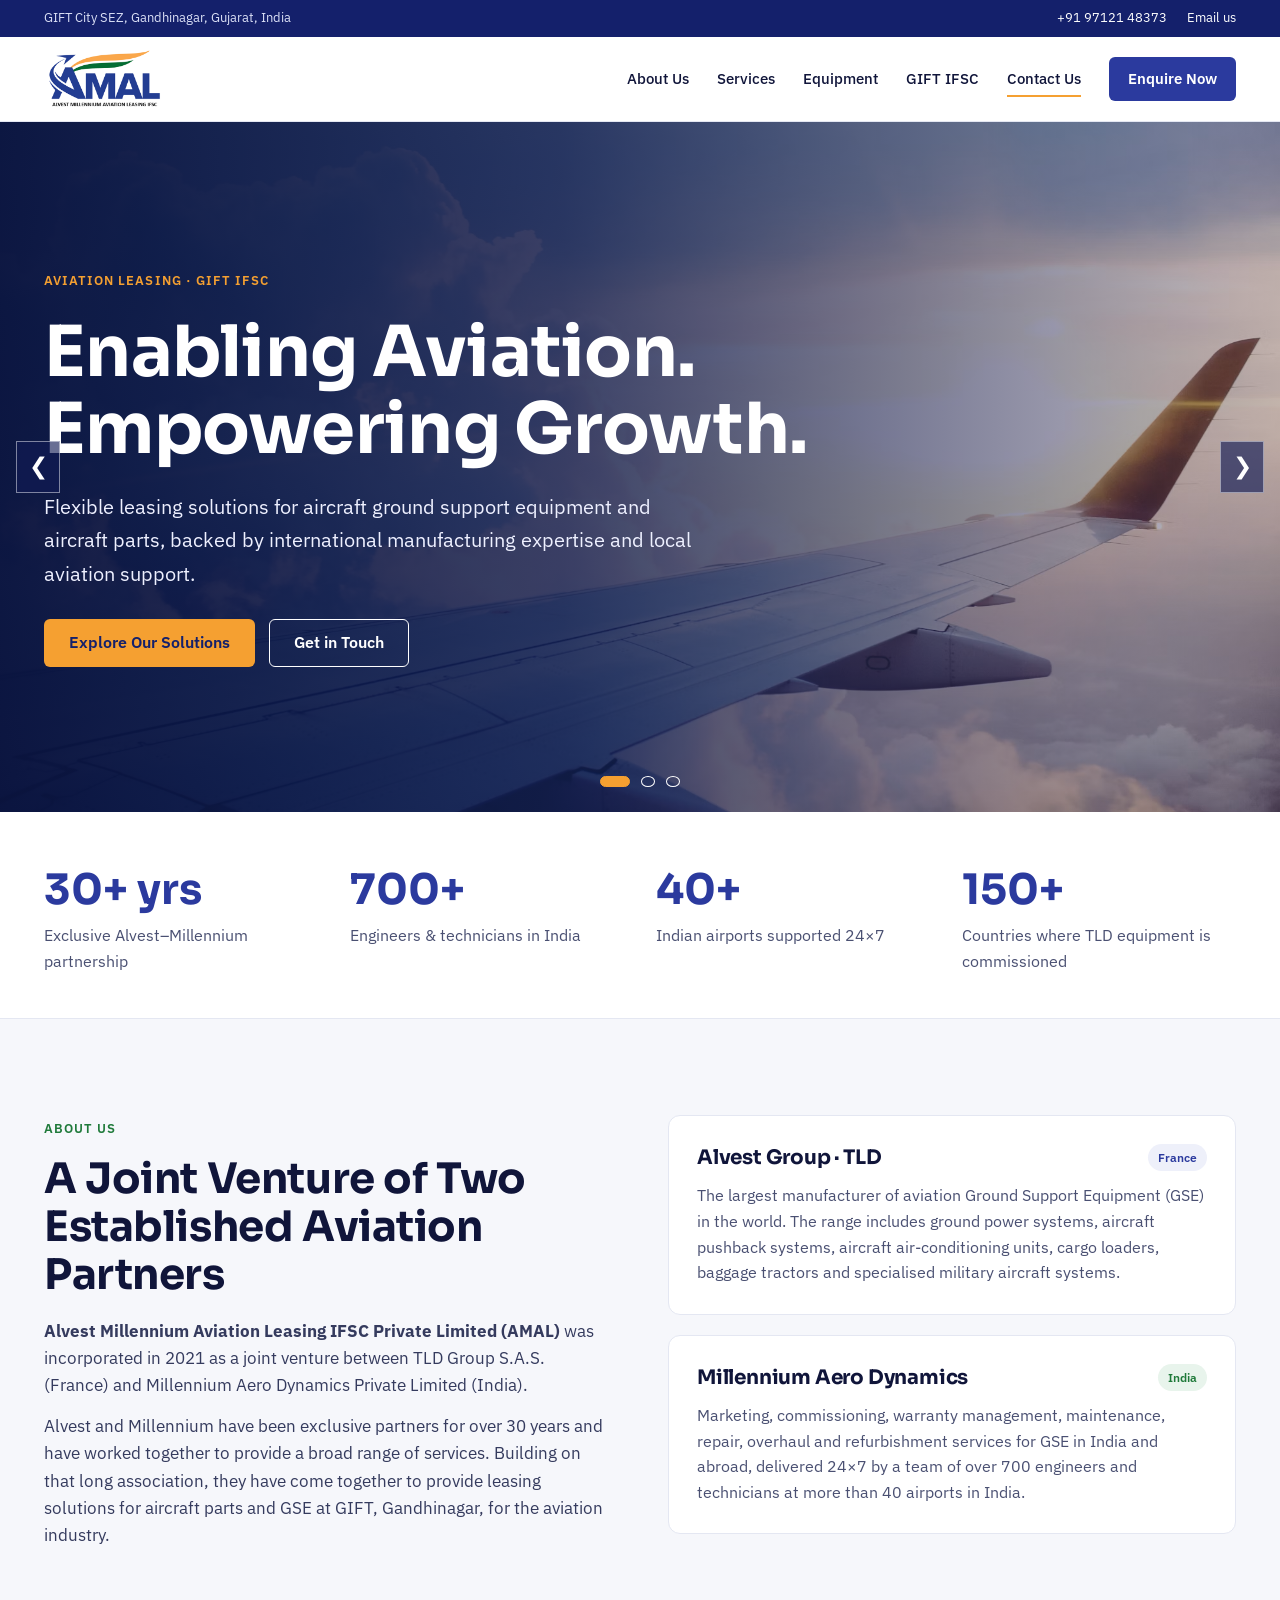
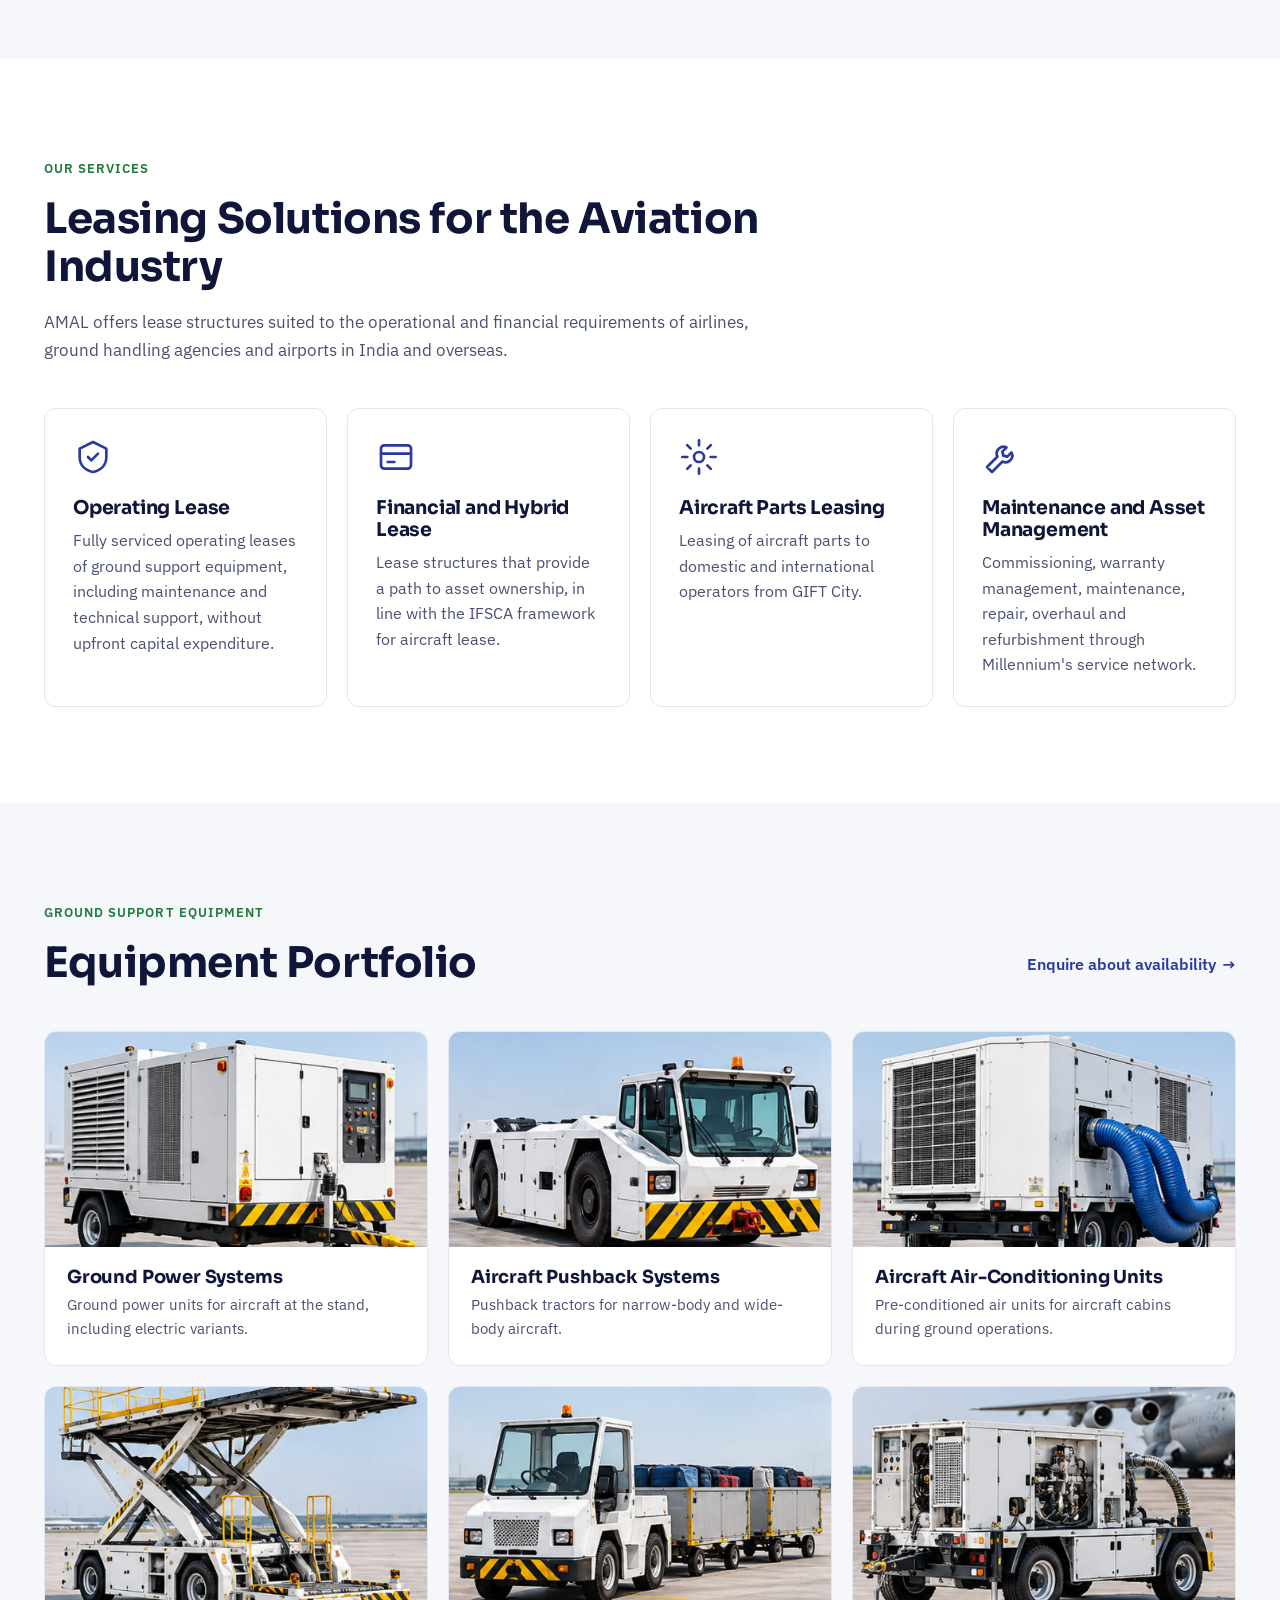
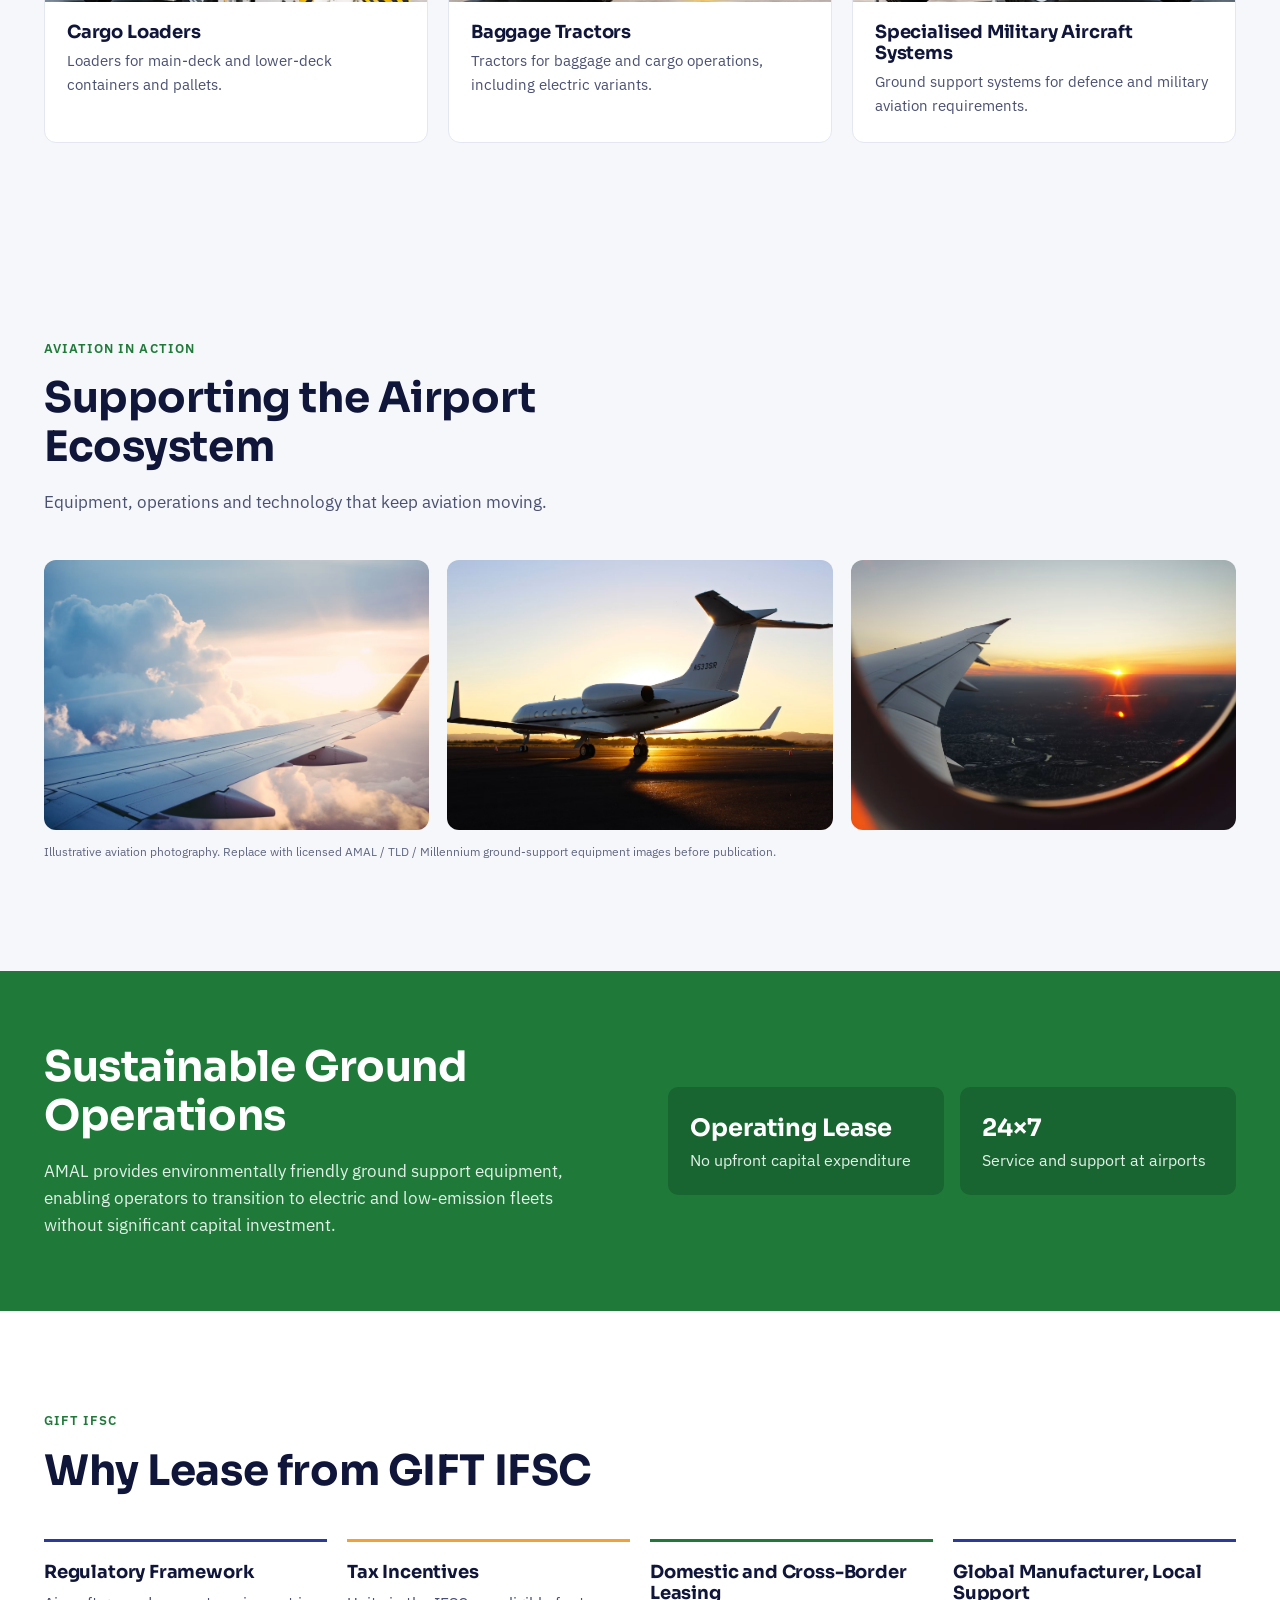
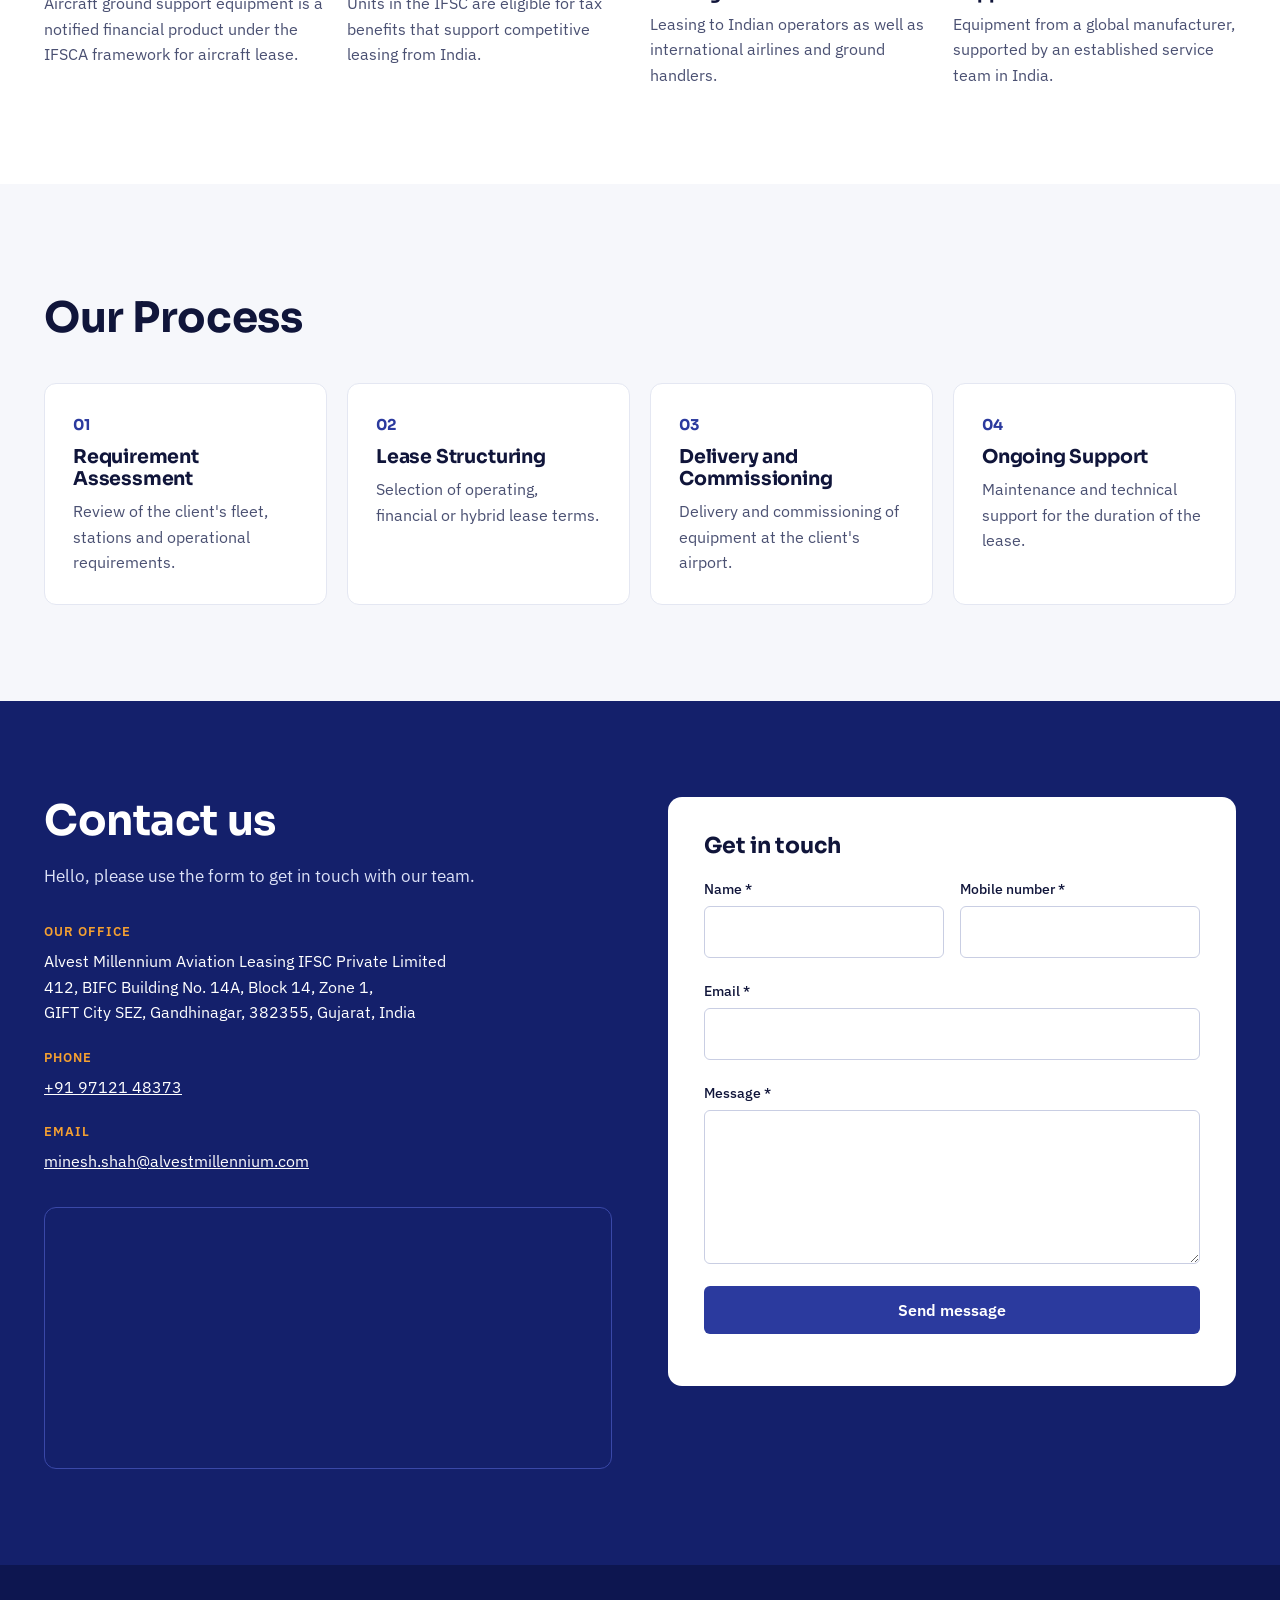
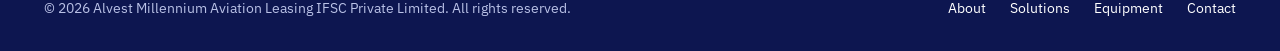
==== AMAL/index.html @ ba196e61 "Add files via upload" ====
<!doctype html>

<html class="no-js" lang="en">
  <head>
    <meta charset="utf-8" />
    <meta content="width=device-width, initial-scale=1" name="viewport" />
    <title>AMAL | Alvest Millennium Aviation Leasing IFSC</title>
    <meta
      content="AMAL leases aircraft ground support equipment and aircraft parts from GIFT City, India. A joint venture of TLD Group (France) and Millennium Aero Dynamics (India)."
      name="description"
    />
    <link href="images/amal-logo.png" rel="icon" type="image/png" />
    <link href="https://fonts.googleapis.com" rel="preconnect" />
    <link crossorigin="" href="https://fonts.gstatic.com" rel="preconnect" />
    <link
      href="https://fonts.googleapis.com/css2?family=Sora:wght@500;600;700&amp;family=IBM+Plex+Sans:wght@400;500;600&amp;display=swap"
      rel="stylesheet"
    />
    <link href="css/style.css" rel="stylesheet" />
  </head>
  <body>
    <a class="skip-link" href="#main">Skip to content</a>
    <!-- Utility bar -->
    <div class="topbar">
      <div class="container topbar__inner">
        <span>GIFT City SEZ, Gandhinagar, Gujarat, India</span>
        <div class="topbar__links">
          <a href="tel:+919712148373">+91 97121 48373</a>
          <a class="js-email" href="#contact">Email us</a>
        </div>
      </div>
    </div>
    <!-- Header -->
    <header class="header" id="header">
      <div class="container header__inner">
        <a aria-label="AMAL home" class="brand" href="#home">
          <img
            alt="AMAL – Alvest Millennium Aviation Leasing IFSC"
            height="197"
            src="images/amal-logo.png"
            width="400"
          />
        </a>
        <button
          aria-controls="siteNav"
          aria-expanded="false"
          aria-label="Open menu"
          class="nav-toggle"
          id="navToggle"
        >
          <span></span><span></span><span></span>
        </button>
        <nav aria-label="Main" class="nav" id="siteNav">
          <a href="#about">About Us</a>
          <a href="#solutions">Services</a>
          <a href="#equipment">Equipment</a>
          <a href="#gift">GIFT IFSC</a>
          <a href="#contact">Contact Us</a>
          <a class="btn btn--primary nav__cta" href="#contact">Enquire Now</a>
        </nav>
      </div>
    </header>
    <main id="main">
      <!-- Photographic hero carousel -->
      <section
        aria-label="AMAL aviation leasing highlights"
        class="amal-slider"
        id="home"
      >
        <div
          class="amal-slide is-active"
          style="background-image: url('images/photo-1436491865332-7a61a109cc05.avif');"
        >
          <div class="container amal-slide__content">
            <p class="eyebrow eyebrow--saffron">AVIATION LEASING · GIFT IFSC</p>
            <h1>Enabling Aviation.<br />Empowering Growth.</h1>
            <p>
              Flexible leasing solutions for aircraft ground support equipment
              and aircraft parts, backed by international manufacturing
              expertise and local aviation support.
            </p>
            <div class="btn-row">
              <a class="btn btn--saffron" href="#solutions"
                >Explore Our Solutions</a
              ><a class="btn btn--outline-light" href="#contact"
                >Get in Touch</a
              >
            </div>
          </div>
        </div>
        <div
          class="amal-slide"
          style="background-image: url('images/photo-1474302770737-173ee21bab63.avif');"
        >
          <div class="container amal-slide__content">
            <p class="eyebrow eyebrow--saffron">GROUND SUPPORT EQUIPMENT</p>
            <h1>Powering Every<br />Ground Operation.</h1>
            <p>
              Explore ground power units, aircraft tractors, baggage handling
              equipment, cargo loaders and other essential airport systems.
            </p>
            <div class="btn-row">
              <a class="btn btn--saffron" href="#equipment">Explore Equipment</a
              ><a class="btn btn--outline-light" href="#contact"
                >Request a Consultation</a
              >
            </div>
          </div>
        </div>
        <div
          class="amal-slide"
          style="background-image: url('images/photo-1488085061387-422e29b40080.avif');"
        >
          <div class="container amal-slide__content">
            <p class="eyebrow eyebrow--saffron">ALVEST × MILLENNIUM</p>
            <h1>Global Expertise.<br />Local Commitment.</h1>
            <p>
              A joint venture combining TLD Group's global ground support
              equipment capabilities with Millennium's established aviation
              service network in India.
            </p>
            <div class="btn-row">
              <a class="btn btn--saffron" href="#about">Our Partnership</a
              ><a class="btn btn--outline-light" href="#contact"
                >Contact AMAL</a
              >
            </div>
          </div>
        </div>
        <button
          aria-label="Previous slide"
          class="amal-arrow amal-arrow--prev"
          type="button"
        >
          ❮</button
        ><button
          aria-label="Next slide"
          class="amal-arrow amal-arrow--next"
          type="button"
        >
          ❯
        </button>
        <div aria-label="Choose slide" class="amal-dots">
          <button
            aria-current="true"
            aria-label="Slide 1"
            class="is-active"
          ></button
          ><button aria-label="Slide 2"></button
          ><button aria-label="Slide 3"></button>
        </div>
      </section>
      <!-- Stats -->
      <section aria-label="At a glance" class="stats">
        <div class="container stats__grid">
          <div class="stat reveal">
            <div class="stat__num"><span data-count="30">30</span>+ yrs</div>
            <div class="stat__label">
              Exclusive Alvest–Millennium partnership
            </div>
          </div>
          <div class="stat reveal">
            <div class="stat__num"><span data-count="700">700</span>+</div>
            <div class="stat__label">Engineers &amp; technicians in India</div>
          </div>
          <div class="stat reveal">
            <div class="stat__num"><span data-count="40">40</span>+</div>
            <div class="stat__label">Indian airports supported 24×7</div>
          </div>
          <div class="stat reveal">
            <div class="stat__num"><span data-count="150">150</span>+</div>
            <div class="stat__label">
              Countries where TLD equipment is commissioned
            </div>
          </div>
        </div>
      </section>
      <!-- About -->
      <section class="section section--tint" id="about">
        <div class="container two-col">
          <div class="reveal">
            <p class="eyebrow">About Us</p>
            <h2>A Joint Venture of Two Established Aviation Partners</h2>
            <p class="body-lg">
              <strong
                >Alvest Millennium Aviation Leasing IFSC Private Limited
                (AMAL)</strong
              >
              was incorporated in 2021 as a joint venture between TLD Group
              S.A.S. (France) and Millennium Aero Dynamics Private Limited
              (India).
            </p>
            <p class="body-lg">
              Alvest and Millennium have been exclusive partners for over 30
              years and have worked together to provide a broad range of
              services. Building on that long association, they have come
              together to provide leasing solutions for aircraft parts and GSE
              at GIFT, Gandhinagar, for the aviation industry.
            </p>
          </div>
          <div class="stack">
            <article class="card reveal">
              <div class="card__head">
                <h3>Alvest Group · TLD</h3>
                <span class="tag tag--blue">France</span>
              </div>
              <p>
                The largest manufacturer of aviation Ground Support Equipment
                (GSE) in the world. The range includes ground power systems,
                aircraft pushback systems, aircraft air-conditioning units,
                cargo loaders, baggage tractors and specialised military
                aircraft systems.
              </p>
            </article>
            <article class="card reveal">
              <div class="card__head">
                <h3>Millennium Aero Dynamics</h3>
                <span class="tag tag--green">India</span>
              </div>
              <p>
                Marketing, commissioning, warranty management, maintenance,
                repair, overhaul and refurbishment services for GSE in India and
                abroad, delivered 24×7 by a team of over 700 engineers and
                technicians at more than 40 airports in India.
              </p>
            </article>
          </div>
        </div>
      </section>
      <!-- Solutions -->
      <section class="section" id="solutions">
        <div class="container">
          <div class="section-head reveal">
            <p class="eyebrow">Our Services</p>
            <h2>Leasing Solutions for the Aviation Industry</h2>
            <p class="body-lg muted">
              AMAL offers lease structures suited to the operational and
              financial requirements of airlines, ground handling agencies and
              airports in India and overseas.
            </p>
          </div>
          <div class="grid grid--4">
            <article class="card reveal">
              <svg aria-hidden="true" class="icon" viewbox="0 0 24 24">
                <path d="M12 3l8 4v5c0 5-3.5 8-8 9-4.5-1-8-4-8-9V7z"></path>
                <path d="M9 12l2 2 4-4"></path>
              </svg>
              <h3>Operating Lease</h3>
              <p>
                Fully serviced operating leases of ground support equipment,
                including maintenance and technical support, without upfront
                capital expenditure.
              </p>
            </article>
            <article class="card reveal">
              <svg aria-hidden="true" class="icon" viewbox="0 0 24 24">
                <rect height="14" rx="2" width="18" x="3" y="5"></rect>
                <path d="M3 10h18M7 15h4"></path>
              </svg>
              <h3>Financial and Hybrid Lease</h3>
              <p>
                Lease structures that provide a path to asset ownership, in line
                with the IFSCA framework for aircraft lease.
              </p>
            </article>
            <article class="card reveal">
              <svg aria-hidden="true" class="icon" viewbox="0 0 24 24">
                <circle cx="12" cy="12" r="3"></circle>
                <path
                  d="M12 2v3M12 19v3M2 12h3M19 12h3M4.9 4.9l2.1 2.1M17 17l2.1 2.1M4.9 19.1L7 17M17 7l2.1-2.1"
                ></path>
              </svg>
              <h3>Aircraft Parts Leasing</h3>
              <p>
                Leasing of aircraft parts to domestic and international
                operators from GIFT City.
              </p>
            </article>
            <article class="card reveal">
              <svg aria-hidden="true" class="icon" viewbox="0 0 24 24">
                <path
                  d="M14.7 6.3a4 4 0 0 0-5.4 5.4L3 18l3 3 6.3-6.3a4 4 0 0 0 5.4-5.4l-2.5 2.5-2.4-.6-.6-2.4z"
                ></path>
              </svg>
              <h3>Maintenance and Asset Management</h3>
              <p>
                Commissioning, warranty management, maintenance, repair,
                overhaul and refurbishment through Millennium's service network.
              </p>
            </article>
          </div>
        </div>
      </section>
      <!-- Equipment -->
      <section class="section section--tint" id="equipment">
        <div class="container">
          <div class="section-head section-head--row reveal">
            <div>
              <p class="eyebrow">Ground Support Equipment</p>
              <h2>Equipment Portfolio</h2>
            </div>
            <a class="link-arrow" href="#contact"
              >Enquire about availability <span aria-hidden="true">→</span></a
            >
          </div>
          <div class="grid grid--3">
            <article class="equip reveal">
              <div class="equip__art">
                <img
                  alt="Illustrative photo: Ground power unit"
                  class="equip__photo"
                  decoding="async"
                  loading="lazy"
                  src="images/ground-power-systems.webp"
                />
              </div>
              <div class="equip__body">
                <h3>Ground Power Systems</h3>
                <p>
                  Ground power units for aircraft at the stand, including
                  electric variants.
                </p>
              </div>
            </article>
            <article class="equip reveal">
              <div class="equip__art">
                <img
                  alt="Illustrative photo: Aircraft pushback tractor"
                  class="equip__photo"
                  decoding="async"
                  loading="lazy"
                  src="images/aircraft-pushback-systems.webp"
                />
              </div>
              <div class="equip__body">
                <h3>Aircraft Pushback Systems</h3>
                <p>Pushback tractors for narrow-body and wide-body aircraft.</p>
              </div>
            </article>
            <article class="equip reveal">
              <div class="equip__art">
                <img
                  alt="Illustrative photo: Aircraft air conditioning unit"
                  class="equip__photo"
                  decoding="async"
                  loading="lazy"
                  src="images/aircraft-air-conditioning-units.webp"
                />
              </div>
              <div class="equip__body">
                <h3>Aircraft Air-Conditioning Units</h3>
                <p>
                  Pre-conditioned air units for aircraft cabins during ground
                  operations.
                </p>
              </div>
            </article>
            <article class="equip reveal">
              <div class="equip__art">
                <img
                  alt="Illustrative photo: Aircraft cargo loader"
                  class="equip__photo"
                  decoding="async"
                  loading="lazy"
                  src="images/cargo-loaders.webp"
                />
              </div>
              <div class="equip__body">
                <h3>Cargo Loaders</h3>
                <p>
                  Loaders for main-deck and lower-deck containers and pallets.
                </p>
              </div>
            </article>
            <article class="equip reveal">
              <div class="equip__art">
                <img
                  alt="Illustrative photo: Airport baggage tractor and carts"
                  class="equip__photo"
                  decoding="async"
                  loading="lazy"
                  src="images/baggage-tractors.webp"
                />
              </div>
              <div class="equip__body">
                <h3>Baggage Tractors</h3>
                <p>
                  Tractors for baggage and cargo operations, including electric
                  variants.
                </p>
              </div>
            </article>
            <article class="equip reveal">
              <div class="equip__art">
                <img
                  alt="Illustrative photo: Specialised ground support equipment for military aviation"
                  class="equip__photo"
                  decoding="async"
                  loading="lazy"
                  src="images/specialised-military-aircraft-systems.webp"
                />
              </div>
              <div class="equip__body">
                <h3>Specialised Military Aircraft Systems</h3>
                <p>
                  Ground support systems for defence and military aviation
                  requirements.
                </p>
              </div>
            </article>
          </div>
        </div>
      </section>
      <!-- Visual gallery / partner reference -->
      <section class="section section--tint" id="aviation-gallery">
        <div class="container">
          <div class="section-head">
            <p class="eyebrow">Aviation in Action</p>
            <h2>Supporting the Airport Ecosystem</h2>
            <p class="body-lg muted">
              Equipment, operations and technology that keep aviation moving.
            </p>
          </div>
          <div class="amal-gallery">
            <img
              alt="Passenger aircraft at airport"
              loading="lazy"
              src="images/photo-1436491865332-7a61a109cc05.avif"
            /><img
              alt="Commercial aircraft operations"
              loading="lazy"
              src="images/photo-1474302770737-173ee21bab63.avif"
            /><img
              alt="Aviation operations"
              loading="lazy"
              src="images/photo-1488085061387-422e29b40080.avif"
            />
          </div>
          <p class="amal-gallery-note">
            Illustrative aviation photography. Replace with licensed AMAL / TLD
            / Millennium ground-support equipment images before publication.
          </p>
        </div>
      </section>
      <!-- Green band -->
      <section class="green-band">
        <div class="container two-col two-col--center">
          <div class="reveal">
            <h2>Sustainable Ground Operations</h2>
            <p class="body-lg">
              AMAL provides environmentally friendly ground support equipment,
              enabling operators to transition to electric and low-emission
              fleets without significant capital investment.
            </p>
          </div>
          <div class="green-band__tiles reveal">
            <div class="tile">
              <div class="tile__num">Operating Lease</div>
              <div>No upfront capital expenditure</div>
            </div>
            <div class="tile">
              <div class="tile__num">24×7</div>
              <div>Service and support at airports</div>
            </div>
          </div>
        </div>
      </section>
      <!-- Why GIFT -->
      <section class="section" id="gift">
        <div class="container">
          <div class="section-head reveal">
            <p class="eyebrow">GIFT IFSC</p>
            <h2>Why Lease from GIFT IFSC</h2>
          </div>
          <div class="grid grid--4">
            <div class="feature reveal" style="--accent: #2b3a9e">
              <h3>Regulatory Framework</h3>
              <p>
                Aircraft ground support equipment is a notified financial
                product under the IFSCA framework for aircraft lease.
              </p>
            </div>
            <div class="feature reveal" style="--accent: #f5a031">
              <h3>Tax Incentives</h3>
              <p>
                Units in the IFSC are eligible for tax benefits that support
                competitive leasing from India.
              </p>
            </div>
            <div class="feature reveal" style="--accent: #1f7a3a">
              <h3>Domestic and Cross-Border Leasing</h3>
              <p>
                Leasing to Indian operators as well as international airlines
                and ground handlers.
              </p>
            </div>
            <div class="feature reveal" style="--accent: #2b3a9e">
              <h3>Global Manufacturer, Local Support</h3>
              <p>
                Equipment from a global manufacturer, supported by an
                established service team in India.
              </p>
            </div>
          </div>
        </div>
      </section>
      <!-- How it works -->
      <section class="section section--tint">
        <div class="container">
          <h2 class="reveal">Our Process</h2>
          <ol class="steps grid grid--4">
            <li class="card reveal">
              <span class="steps__n">01</span>
              <h3>Requirement Assessment</h3>
              <p>
                Review of the client's fleet, stations and operational
                requirements.
              </p>
            </li>
            <li class="card reveal">
              <span class="steps__n">02</span>
              <h3>Lease Structuring</h3>
              <p>Selection of operating, financial or hybrid lease terms.</p>
            </li>
            <li class="card reveal">
              <span class="steps__n">03</span>
              <h3>Delivery and Commissioning</h3>
              <p>
                Delivery and commissioning of equipment at the client's airport.
              </p>
            </li>
            <li class="card reveal">
              <span class="steps__n">04</span>
              <h3>Ongoing Support</h3>
              <p>
                Maintenance and technical support for the duration of the lease.
              </p>
            </li>
          </ol>
        </div>
      </section>
      <!-- Contact -->
      <section class="contact" id="contact">
        <div class="container two-col">
          <div class="reveal">
            <h2>Contact us</h2>
            <p class="body-lg contact__intro">
              Hello, please use the form to get in touch with our team.
            </p>
            <div class="contact__info">
              <div>
                <p class="contact__label">Our office</p>
                <p>
                  Alvest Millennium Aviation Leasing IFSC Private Limited<br />412,
                  BIFC Building No. 14A, Block 14, Zone 1,<br />GIFT City SEZ,
                  Gandhinagar, 382355, Gujarat, India
                </p>
              </div>
              <div>
                <p class="contact__label">Phone</p>
                <p><a href="tel:+919712148373">+91 97121 48373</a></p>
              </div>
              <div>
                <p class="contact__label">Email</p>
                <p>
                  <a class="js-email" href="#contact" id="emailLink"
                    >Email address</a
                  >
                </p>
              </div>
            </div>
            <div class="map">
              <iframe
                allowfullscreen=""
                loading="lazy"
                referrerpolicy="no-referrer-when-downgrade"
                src="https://www.google.com/maps/embed?pb=!1m18!1m12!1m3!1d3668.1980306704677!2d72.67861031497033!3d23.162971384882155!2m3!1f0!2f0!3f0!3m2!1i1024!2i768!4f13.1!3m3!1m2!1s0x395e8021373fe711%3A0xdb9eca90fc920bb3!2sBrigade%20Financial%20Centre%20Office%20Tower!5e0!3m2!1sen!2sin!4v1639380024052!5m2!1sen!2sin"
                title="AMAL office location – Brigade Financial Centre, GIFT City"
              ></iframe>
            </div>
          </div>
          <form
            action="https://formsubmit.co/minesh.shah@alvestmillennium.com"
            class="form reveal"
            id="contactForm"
            method="POST"
            novalidate=""
          >
            <input
              name="_subject"
              type="hidden"
              value="New enquiry - AMAL website"
            />
            <input name="_template" type="hidden" value="table" />
            <input name="_captcha" type="hidden" value="false" />
            <div
              aria-hidden="true"
              style="
                position: absolute;
                left: -10000px;
                top: auto;
                width: 1px;
                height: 1px;
                overflow: hidden;
              "
            >
              <label for="amalTrap">Leave this field blank</label
              ><input
                autocomplete="off"
                id="amalTrap"
                name="_honey"
                tabindex="-1"
                type="text"
              />
            </div>
            <h3>Get in touch</h3>
            <div class="form__row">
              <div class="field">
                <label for="name">Name *</label>
                <input
                  autocomplete="name"
                  id="name"
                  name="name"
                  required=""
                  type="text"
                />
                <p aria-live="polite" class="field__error"></p>
              </div>
              <div class="field">
                <label for="mobile">Mobile number *</label>
                <input
                  autocomplete="tel"
                  id="mobile"
                  inputmode="tel"
                  name="mobile"
                  required=""
                  type="tel"
                />
                <p aria-live="polite" class="field__error"></p>
              </div>
            </div>
            <div class="field">
              <label for="email">Email *</label>
              <input
                autocomplete="email"
                id="email"
                name="email"
                required=""
                type="email"
              />
              <p aria-live="polite" class="field__error"></p>
            </div>
            <div class="field">
              <label for="message">Message *</label>
              <textarea
                id="message"
                name="message"
                required=""
                rows="5"
              ></textarea>
              <p aria-live="polite" class="field__error"></p>
            </div>
            <button class="btn btn--primary btn--block" type="submit">
              Send message
            </button>
            <p
              aria-live="polite"
              class="form__status"
              id="formStatus"
              role="status"
            ></p>
          </form>
        </div>
      </section>
    </main>
    <footer class="footer">
      <div class="container footer__inner">
        <p>
          © <span id="year">2026</span> Alvest Millennium Aviation Leasing IFSC
          Private Limited. All rights reserved.
        </p>
        <nav aria-label="Footer">
          <a href="#about">About</a>
          <a href="#solutions">Solutions</a>
          <a href="#equipment">Equipment</a>
          <a href="#contact">Contact</a>
        </nav>
      </div>
    </footer>
    <button aria-label="Back to top" class="to-top" id="toTop">
      <svg aria-hidden="true" viewbox="0 0 24 24">
        <path d="M6 14l6-6 6 6"></path>
      </svg>
    </button>
    <script src="js/main.js"></script>
  </body>
</html>
---- AMAL/css/style.css ----
/* ==========================================================
   AMAL – Alvest Millennium Aviation Leasing IFSC
   Brand colours taken from the AMAL logo
   ========================================================== */
:root {
  --navy: #14206B;
  --navy-deep: #0D1650;
  --navy-soft: #222F86;
  --blue: #2B3A9E;
  --saffron: #F5A031;
  --green: #1F7A3A;
  --green-deep: #186531;
  --ink: #10153A;
  --text: #353B5E;
  --muted: #4A5072;
  --line: #E4E7F2;
  --tint: #F6F7FB;
  --white: #ffffff;
  --radius: 12px;
  --display: "Sora", system-ui, sans-serif;
  --body: "IBM Plex Sans", system-ui, sans-serif;
  --header-h: 84px;
}

*, *::before, *::after { box-sizing: border-box; }
html { scroll-behavior: smooth; scroll-padding-top: var(--header-h); }
body {
  margin: 0;
  font-family: var(--body);
  color: var(--ink);
  background: var(--white);
  line-height: 1.6;
  -webkit-font-smoothing: antialiased;
}
img { max-width: 100%; height: auto; display: block; }
a { color: var(--blue); }
a:hover { color: var(--navy); }
h1, h2, h3 { font-family: var(--display); line-height: 1.15; margin: 0; letter-spacing: -0.01em; }
h2 { font-size: clamp(28px, 3.4vw, 42px); margin: 14px 0 18px; }
h3 { font-size: 19px; }
p { margin: 0 0 14px; }
:focus-visible { outline: 3px solid var(--saffron); outline-offset: 3px; }

.container { max-width: 1240px; margin: 0 auto; padding: 0 24px; }

.skip-link {
  position: absolute; left: -9999px; top: 8px; z-index: 100;
  background: var(--white); padding: 10px 16px; border-radius: 6px;
}
.skip-link:focus { left: 8px; }

/* ---------- Buttons ---------- */
.btn {
  display: inline-flex; align-items: center; justify-content: center;
  min-height: 48px; padding: 12px 24px; border-radius: 6px;
  font: 600 16px/1.2 var(--body); text-decoration: none; cursor: pointer;
  border: 1.5px solid transparent; transition: transform .15s ease, background .2s ease, color .2s ease;
}
.btn:hover { transform: translateY(-1px); }
.btn--primary { background: var(--blue); color: var(--white); }
.btn--primary:hover { background: var(--navy); color: var(--white); }
.btn--saffron { background: var(--saffron); color: var(--navy); }
.btn--saffron:hover { background: #FFB347; color: var(--navy); }
.btn--outline-light { border-color: var(--white); color: var(--white); }
.btn--outline-light:hover { background: var(--white); color: var(--navy); }
.btn--block { width: 100%; }
.btn-row { display: flex; flex-wrap: wrap; gap: 14px; }

/* ---------- Top bar ---------- */
.topbar { background: var(--navy); color: #DCE1F7; font-size: 13px; }
.topbar__inner { display: flex; flex-wrap: wrap; justify-content: space-between; gap: 6px 24px; padding-top: 8px; padding-bottom: 8px; }
.topbar__links { display: flex; gap: 20px; }
.topbar a { color: var(--white); text-decoration: none; }
.topbar a:hover { text-decoration: underline; color: var(--white); }

/* ---------- Header ---------- */
.header {
  position: sticky; top: 0; z-index: 50;
  background: rgba(255,255,255,.97); border-bottom: 1px solid var(--line);
  transition: box-shadow .2s ease;
}
.header.is-scrolled { box-shadow: 0 6px 24px rgba(16,21,58,.08); }
.header__inner { display: flex; align-items: center; justify-content: space-between; gap: 24px; min-height: var(--header-h); }
.brand img { height: 58px; width: auto; }
.nav { display: flex; align-items: center; gap: 28px; font-weight: 500; font-size: 15px; }
.nav a:not(.btn) { color: var(--ink); text-decoration: none; position: relative; padding: 8px 0; }
.nav a:not(.btn)::after {
  content: ""; position: absolute; left: 0; right: 0; bottom: 2px; height: 2px;
  background: var(--saffron); transform: scaleX(0); transition: transform .2s ease;
}
.nav a:not(.btn):hover::after, .nav a.is-active::after { transform: scaleX(1); }
.nav__cta { min-height: 44px; padding: 10px 18px; font-size: 15px; }

.nav-toggle {
  display: none; width: 48px; height: 48px; border: 1px solid var(--line); border-radius: 8px;
  background: var(--white); cursor: pointer; flex-direction: column; justify-content: center; align-items: center; gap: 5px;
}
.nav-toggle span { display: block; width: 22px; height: 2px; background: var(--ink); transition: transform .2s ease, opacity .2s ease; }
.nav-toggle[aria-expanded="true"] span:nth-child(1) { transform: translateY(7px) rotate(45deg); }
.nav-toggle[aria-expanded="true"] span:nth-child(2) { opacity: 0; }
.nav-toggle[aria-expanded="true"] span:nth-child(3) { transform: translateY(-7px) rotate(-45deg); }

/* ---------- Hero ---------- */
.hero { position: relative; overflow: hidden; background: var(--navy); color: var(--white); }
.hero__lines { position: absolute; inset: 0; width: 100%; height: 100%; opacity: .14; }
.hero__inner {
  position: relative; display: grid; grid-template-columns: 1.15fr .85fr; gap: 56px; align-items: center;
  padding-top: 96px; padding-bottom: 104px;
}
.hero h1 { font-size: clamp(34px, 4.4vw, 52px); line-height: 1.08; letter-spacing: -0.02em; margin: 20px 0 22px; font-weight: 700; }
.hero .lead { font-size: 19px; color: #DCE1F7; max-width: 580px; margin-bottom: 36px; }
.overview { background: var(--white); color: var(--ink); border-radius: var(--radius); padding: 32px; border-top: 4px solid var(--saffron); }
.overview__title { font-size: 20px; margin: 0 0 20px; }
.overview__list { margin: 0; display: grid; gap: 0; }
.overview__list > div { padding: 14px 0; border-top: 1px solid var(--line); }
.overview__list > div:first-child { border-top: 0; padding-top: 0; }
.overview__list dt { font-size: 12px; font-weight: 600; letter-spacing: .08em; text-transform: uppercase; color: var(--muted); }
.overview__list dd { margin: 4px 0 0; font-weight: 500; }

.eyebrow {
  display: inline-flex; align-items: center; gap: 10px; margin: 0;
  font-size: 13px; font-weight: 600; letter-spacing: .08em; text-transform: uppercase; color: var(--green);
}
.eyebrow--saffron { color: var(--saffron); }
.eyebrow__bar { width: 28px; height: 3px; background: currentColor; display: inline-block; }

/* ---------- Stats ---------- */
.stats { border-bottom: 1px solid var(--line); }
.stats__grid { display: grid; grid-template-columns: repeat(4, 1fr); gap: 32px; padding-top: 44px; padding-bottom: 44px; }
.stat__num { font-family: var(--display); font-size: clamp(32px, 3.4vw, 42px); font-weight: 700; color: var(--blue); }
.stat__label { color: var(--muted); }

/* ---------- Sections ---------- */
.section { padding: 96px 0; }
.section--tint { background: var(--tint); }
.section-head { max-width: 720px; margin-bottom: 44px; }
.section-head--row { max-width: none; display: flex; flex-wrap: wrap; justify-content: space-between; align-items: flex-end; gap: 16px 40px; }
.section-head--row h2 { margin-bottom: 0; }
.body-lg { font-size: 17px; color: var(--text); }
.muted { color: var(--muted); }
.link-arrow { font-weight: 600; text-decoration: none; min-height: 44px; display: inline-flex; align-items: center; gap: 6px; }
.link-arrow:hover span { transform: translateX(3px); }
.link-arrow span { transition: transform .2s ease; }

.two-col { display: grid; grid-template-columns: 1fr 1fr; gap: 56px; align-items: start; }
.two-col--center { align-items: center; }
.stack { display: grid; gap: 20px; }

.grid { display: grid; gap: 20px; }
.grid--3 { grid-template-columns: repeat(3, 1fr); }
.grid--4 { grid-template-columns: repeat(4, 1fr); }

/* ---------- Cards ---------- */
.card {
  background: var(--white); border: 1px solid var(--line); border-radius: var(--radius); padding: 28px;
  transition: box-shadow .2s ease, transform .2s ease;
}
.card:hover { box-shadow: 0 10px 28px rgba(16,21,58,.07); }
.card h3 { margin: 14px 0 8px; }
.card p { color: var(--muted); margin: 0; }
.card__head { display: flex; justify-content: space-between; align-items: center; gap: 12px; flex-wrap: wrap; }
.card__head h3 { margin: 0; font-size: 20px; }
.card__head + p { margin-top: 12px; }
.tag { font-size: 12px; font-weight: 600; padding: 4px 10px; border-radius: 99px; }
.tag--blue { background: #EEF0FA; color: var(--blue); }
.tag--green { background: #E8F4EC; color: var(--green); }

.icon { width: 40px; height: 40px; fill: none; stroke: var(--blue); stroke-width: 1.6; stroke-linecap: round; stroke-linejoin: round; }

/* Equipment */
.equip { background: var(--white); border: 1px solid var(--line); border-radius: var(--radius); overflow: hidden; transition: box-shadow .2s ease, transform .2s ease; }
.equip:hover { box-shadow: 0 10px 28px rgba(16,21,58,.07); }
.equip__art { background: #E9ECF8; aspect-ratio: 16 / 9; display: flex; align-items: center; justify-content: center; }
.equip__art svg { width: 72px; height: 72px; fill: none; stroke: var(--navy); stroke-width: 1.3; stroke-linecap: round; stroke-linejoin: round; }
.equip:nth-child(3n+2) .equip__art { background: #FDF1E1; }
.equip:nth-child(3n+3) .equip__art { background: #E6F2EA; }
.equip__body { padding: 20px 22px 24px; }
.equip__body h3 { font-size: 18px; margin-bottom: 6px; }
.equip__body p { color: var(--muted); font-size: 15px; margin: 0; }

/* Green band */
.green-band { background: var(--green); color: var(--white); padding: 72px 0; }
.green-band h2 { margin-top: 0; }
.green-band .body-lg { color: #E3F2E8; margin: 0; }
.green-band__tiles { display: grid; grid-template-columns: 1fr 1fr; gap: 16px; }
.tile { background: var(--green-deep); border-radius: 10px; padding: 22px; color: #E3F2E8; }
.tile__num { font-family: var(--display); font-size: 24px; font-weight: 700; color: var(--white); }

/* Features */
.feature { border-top: 3px solid var(--accent, var(--blue)); padding-top: 20px; }
.feature h3 { font-size: 18px; margin-bottom: 8px; }
.feature p { color: var(--muted); margin: 0; }

/* Steps */
.steps { list-style: none; margin: 40px 0 0; padding: 0; }
.steps__n { font-family: var(--display); font-weight: 700; color: var(--blue); font-size: 15px; }
.steps h3 { margin-top: 10px; }

/* ---------- Contact ---------- */
.contact { background: var(--navy); color: var(--white); padding: 96px 0; }
.contact h2 { margin-top: 0; }
.contact__intro { color: #DCE1F7; }
.contact__info { display: grid; gap: 22px; margin: 32px 0; }
.contact__info p { margin: 0; }
.contact__label { font-size: 13px; text-transform: uppercase; letter-spacing: .08em; color: var(--saffron); font-weight: 600; margin-bottom: 6px !important; }
.contact a { color: var(--white); }
.contact a:hover { color: var(--saffron); }
.map { border-radius: var(--radius); overflow: hidden; border: 1px solid #3A48A8; }
.map iframe { display: block; width: 100%; height: 260px; border: 0; }

.form { background: var(--white); color: var(--ink); border-radius: 14px; padding: 36px; display: grid; gap: 16px; }
.form h3 { font-size: 22px; margin-bottom: 4px; }
.form__row { display: grid; grid-template-columns: 1fr 1fr; gap: 16px; }
.field { display: grid; gap: 6px; }
.field label { font-size: 14px; font-weight: 500; }
.field input, .field textarea {
  font: inherit; color: var(--ink); width: 100%;
  padding: 12px 14px; min-height: 48px; border: 1px solid #C9CEE3; border-radius: 6px; background: var(--white);
  transition: border-color .2s ease, box-shadow .2s ease;
}
.field textarea { resize: vertical; }
.field input:focus, .field textarea:focus { outline: none; border-color: var(--blue); box-shadow: 0 0 0 3px rgba(43,58,158,.18); }
.field.has-error input, .field.has-error textarea { border-color: #B42318; }
.field__error { color: #B42318; font-size: 13px; margin: 0; min-height: 0; }
.form__status { margin: 0; font-size: 15px; }
.form__status.is-success { color: var(--green); font-weight: 500; }
.form__status.is-error { color: #B42318; }

/* ---------- Footer ---------- */
.footer { background: var(--navy-deep); color: #B9C1E6; font-size: 14px; }
.footer__inner { display: flex; flex-wrap: wrap; justify-content: space-between; align-items: center; gap: 16px 40px; padding-top: 32px; padding-bottom: 32px; }
.footer p { margin: 0; }
.footer nav { display: flex; flex-wrap: wrap; gap: 8px 24px; }
.footer a { color: var(--white); text-decoration: none; }
.footer a:hover { color: var(--saffron); }

/* Back to top */
.to-top {
  position: fixed; right: 20px; bottom: 20px; z-index: 40; width: 48px; height: 48px; border-radius: 50%;
  border: 0; background: var(--saffron); cursor: pointer; display: flex; align-items: center; justify-content: center;
  box-shadow: 0 8px 20px rgba(16,21,58,.25); opacity: 0; visibility: hidden; transform: translateY(10px);
  transition: opacity .2s ease, transform .2s ease, visibility .2s;
}
.to-top.is-visible { opacity: 1; visibility: visible; transform: none; }
.to-top svg { width: 22px; height: 22px; fill: none; stroke: var(--navy); stroke-width: 2.5; stroke-linecap: round; stroke-linejoin: round; }

/* Reveal on scroll */
.reveal { opacity: 0; transform: translateY(18px); transition: opacity .6s ease, transform .6s ease; }
.reveal.is-visible { opacity: 1; transform: none; }
.no-js .reveal { opacity: 1; transform: none; }

/* ---------- Responsive ---------- */
@media (max-width: 1080px) {
  .grid--4 { grid-template-columns: repeat(2, 1fr); }
  .nav { gap: 20px; }
}
@media (max-width: 960px) {
  .nav-toggle { display: inline-flex; }
  .nav {
    position: absolute; left: 0; right: 0; top: 100%;
    flex-direction: column; align-items: stretch; gap: 0;
    background: var(--white); border-bottom: 1px solid var(--line);
    padding: 8px 24px 20px; box-shadow: 0 12px 24px rgba(16,21,58,.08);
    display: none;
  }
  .nav.is-open { display: flex; }
  .nav a:not(.btn) { padding: 14px 0; border-bottom: 1px solid var(--line); }
  .nav a:not(.btn)::after { display: none; }
  .nav__cta { margin-top: 14px; }
  .hero__inner, .two-col { grid-template-columns: 1fr; }
  .hero__inner { padding-top: 64px; padding-bottom: 72px; gap: 40px; }
  .overview { max-width: 560px; }
  .grid--3 { grid-template-columns: repeat(2, 1fr); }
  .stats__grid { grid-template-columns: repeat(2, 1fr); }
}
@media (max-width: 640px) {
  :root { --header-h: 72px; }
  .brand img { height: 46px; }
  .section, .contact { padding: 64px 0; }
  .grid--3, .grid--4, .form__row, .green-band__tiles { grid-template-columns: 1fr; }
  .form { padding: 24px; }
  .topbar__inner > span { display: none; }
}
@media (prefers-reduced-motion: reduce) {
  html { scroll-behavior: auto; }
  .reveal { opacity: 1; transform: none; transition: none; }
  * { transition: none !important; }
}

/* AMAL redesign: responsive photographic hero */
.amal-slider{height:min(690px,78vh);min-height:540px;position:relative;overflow:hidden;background:#0D1650;color:white}.amal-slide{position:absolute;inset:0;display:flex;align-items:center;opacity:0;visibility:hidden;transition:opacity .75s ease,visibility .75s;background-color:#0D1650;background-repeat:no-repeat;background-size:cover;background-position:center}.amal-slide.is-active{opacity:1;visibility:visible}.amal-slide::before{content:"";position:absolute;inset:0;z-index:0;pointer-events:none;background:linear-gradient(90deg,rgba(10,19,62,.96) 0%,rgba(15,27,77,.82) 44%,rgba(14,27,72,.25) 100%)}.amal-slide__content{width:100%;position:relative;z-index:1}.amal-slide__content h1{font-size:clamp(38px,5.5vw,76px);max-width:790px;line-height:1.09;margin:22px 0}.amal-slide__content>p:not(.eyebrow){font-size:clamp(16px,1.55vw,20px);max-width:660px;line-height:1.7;color:#eef0ff;margin-bottom:28px}.amal-arrow{position:absolute;z-index:3;top:50%;transform:translateY(-50%);border:1px solid #ffffff77;background:#101b55a0;color:white;width:44px;height:52px;cursor:pointer;font-size:23px}.amal-arrow--prev{left:16px}.amal-arrow--next{right:16px}.amal-arrow:hover{background:#F5A031;color:#14206B}.amal-dots{position:absolute;z-index:3;bottom:25px;left:50%;transform:translateX(-50%);display:flex;gap:11px}.amal-dots button{width:11px;height:11px;border-radius:50%;border:1px solid white;background:transparent;cursor:pointer}.amal-dots button.is-active{background:#F5A031;border-color:#F5A031;width:30px;border-radius:12px}.amal-gallery{display:grid;grid-template-columns:repeat(3,1fr);gap:18px}.amal-gallery img{width:100%;height:270px;object-fit:cover;border-radius:12px}.amal-gallery-note{font-size:12px;color:#606682;margin-top:12px}@media(max-width:700px){.amal-slider{height:620px;min-height:540px}.amal-slide{background-position:60% center}.amal-slide__content{padding:0 30px}.amal-slide__content h1{font-size:37px}.amal-arrow{top:auto;bottom:12px;width:34px;height:38px}.amal-gallery{grid-template-columns:1fr}.amal-gallery img{height:210px}}

/* Equipment photo swap: preserve the original cards, dimensions and hover effects. */
.equip__art { position: relative; overflow: hidden; }
.equip__photo { display:block; width:100%; height:100%; object-fit:cover; object-position:center; transition:transform .3s ease; }
.equip:hover .equip__photo { transform:scale(1.035); }
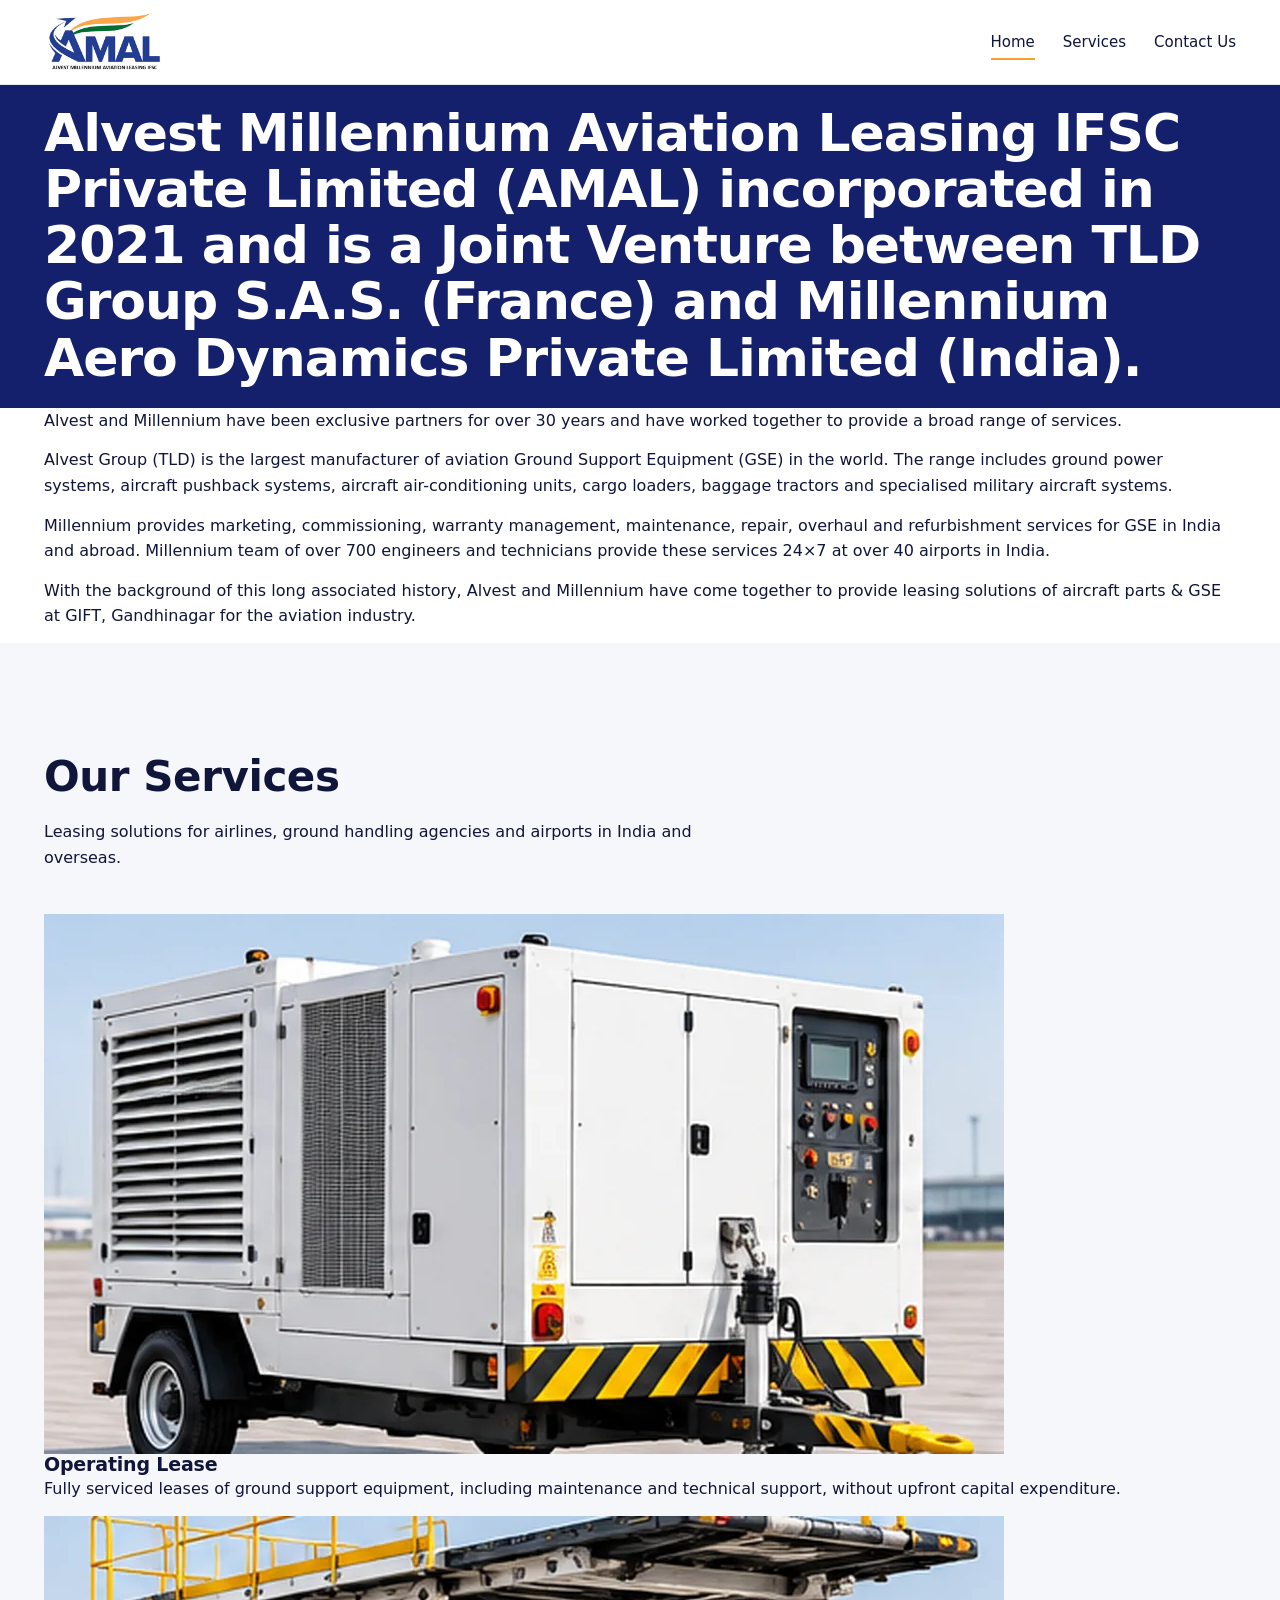
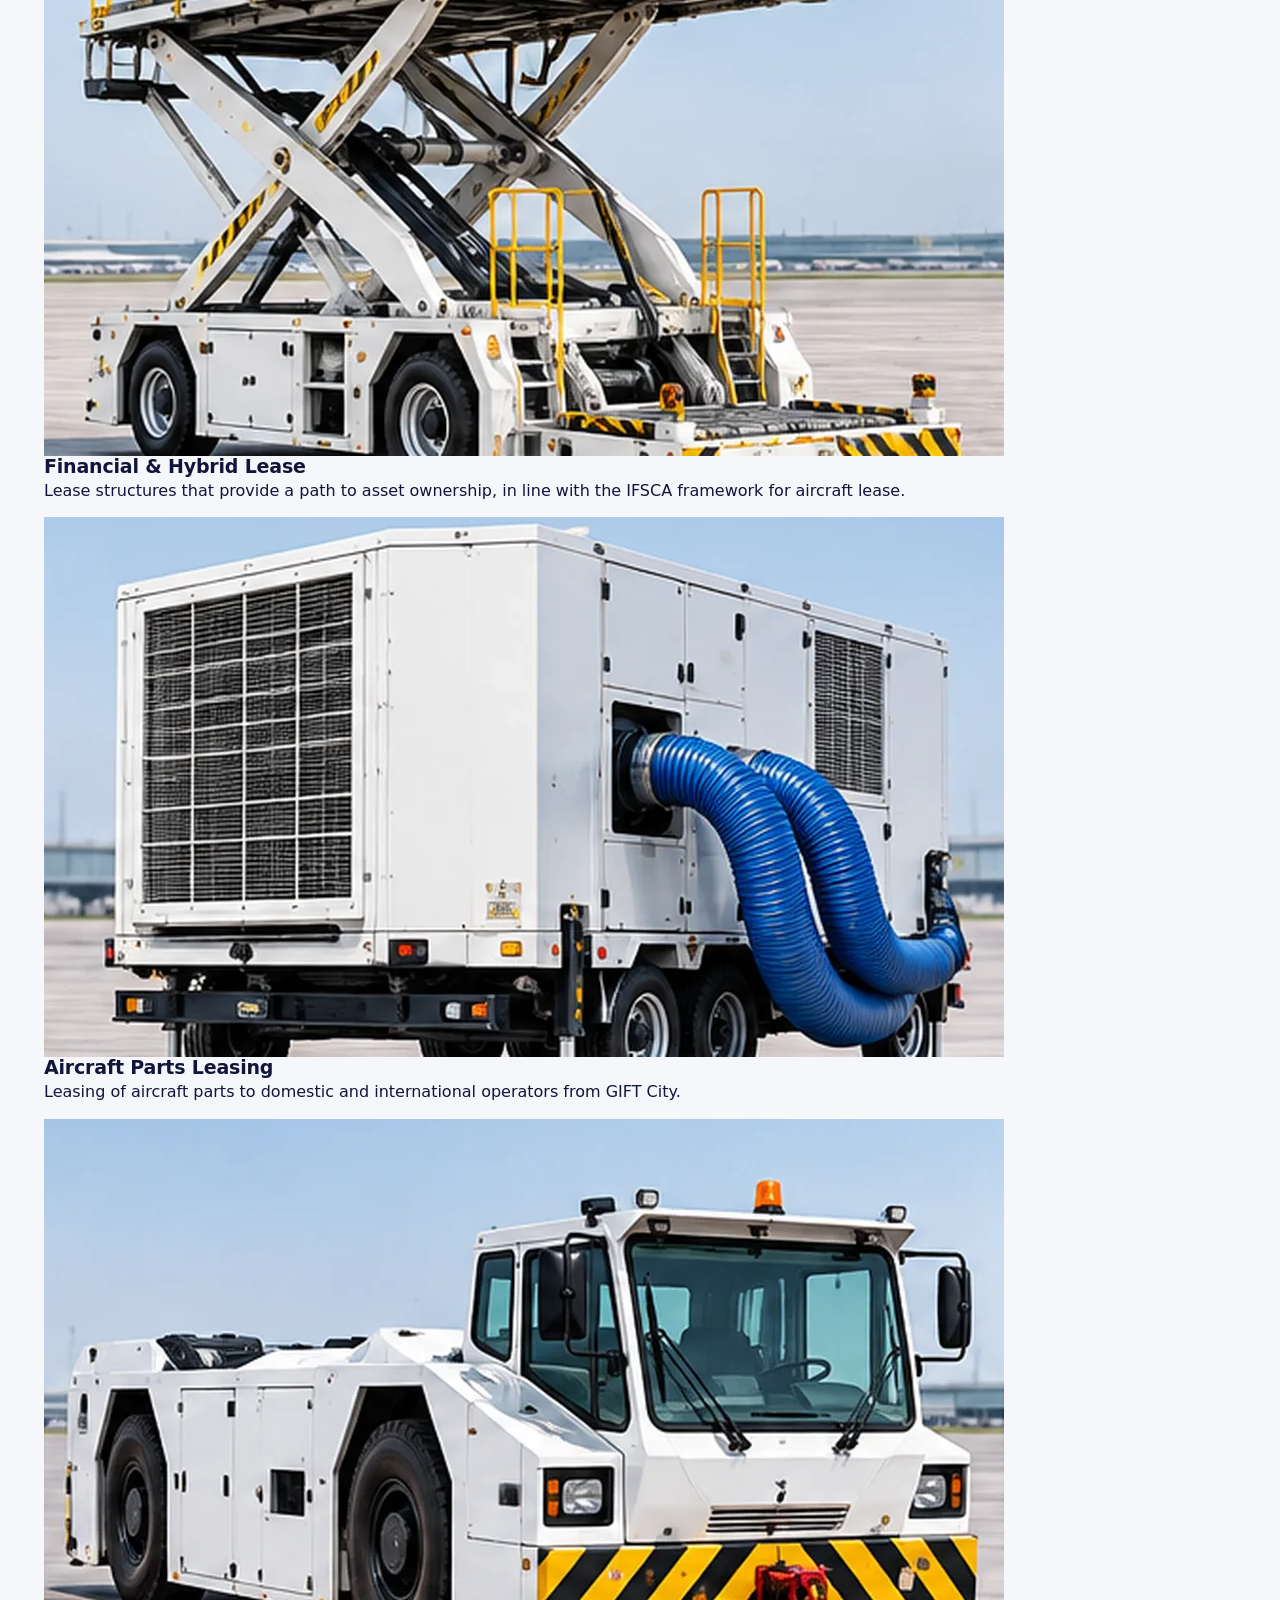
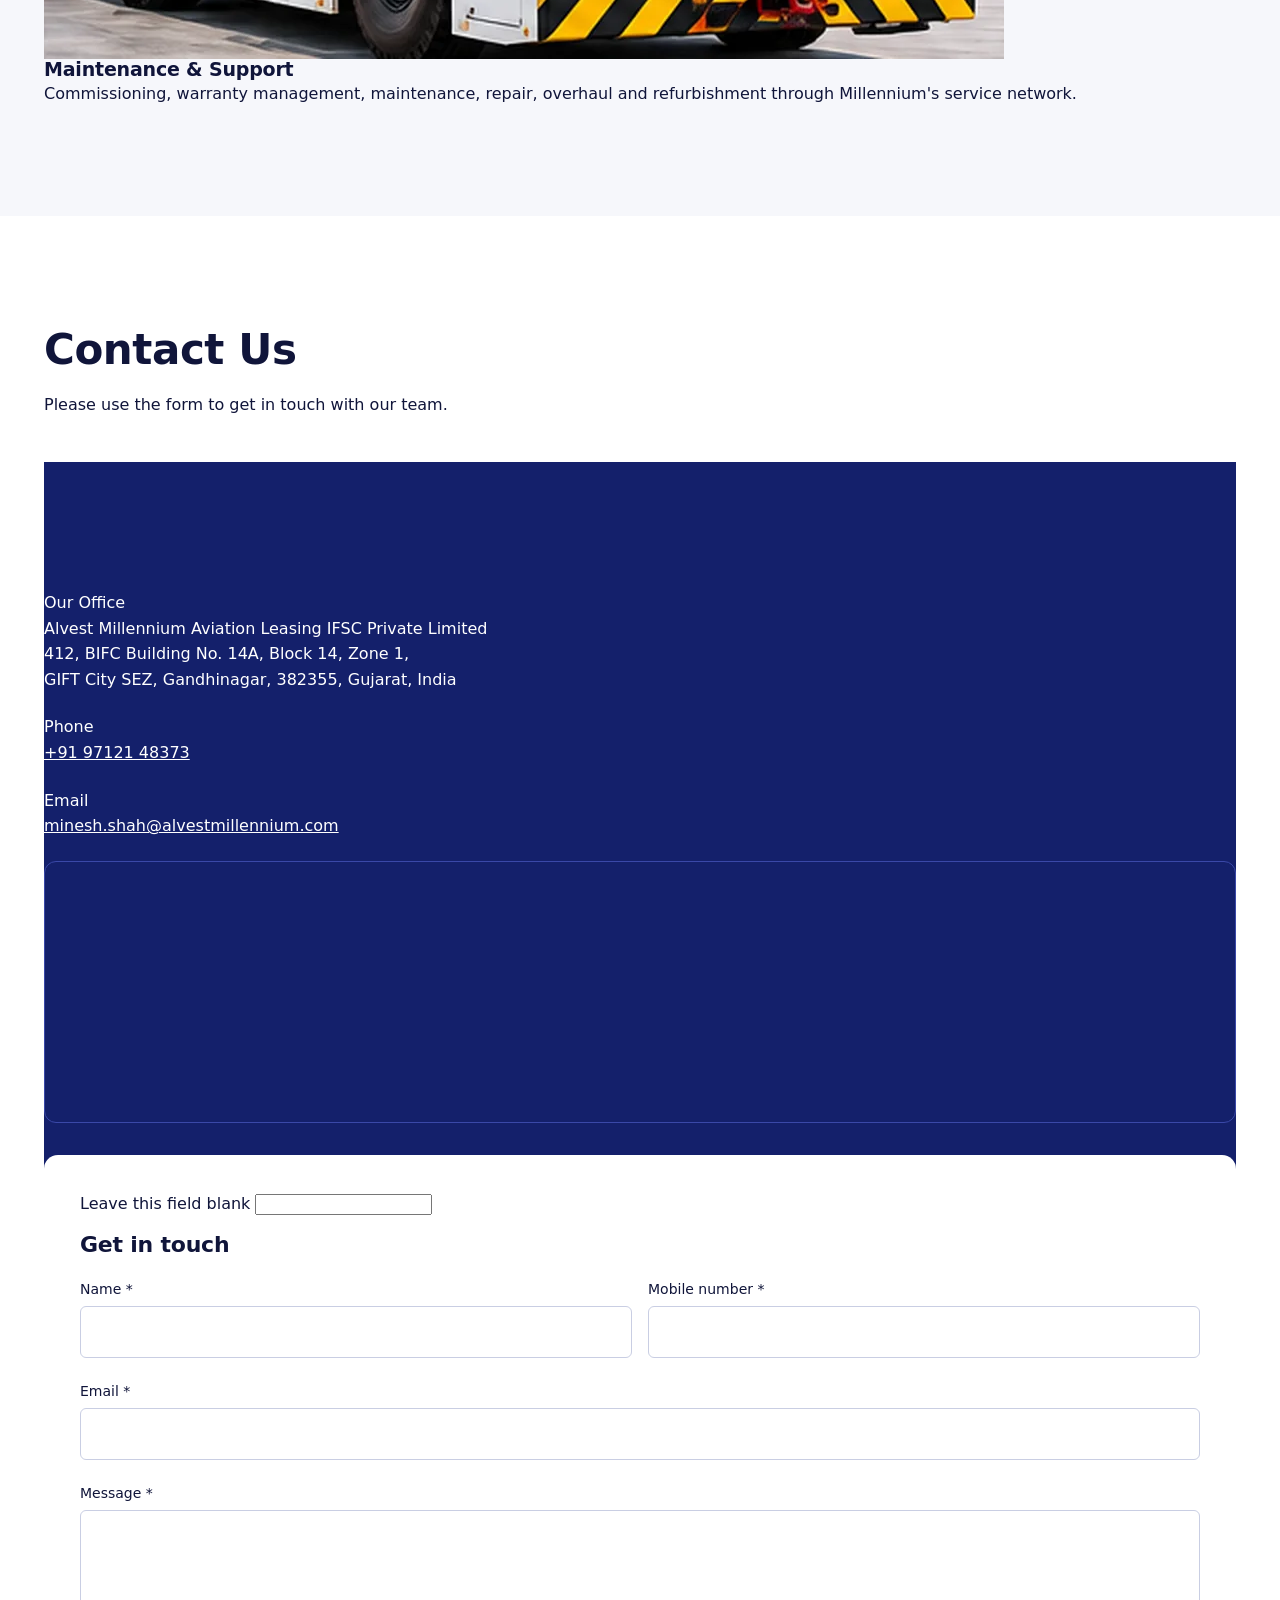
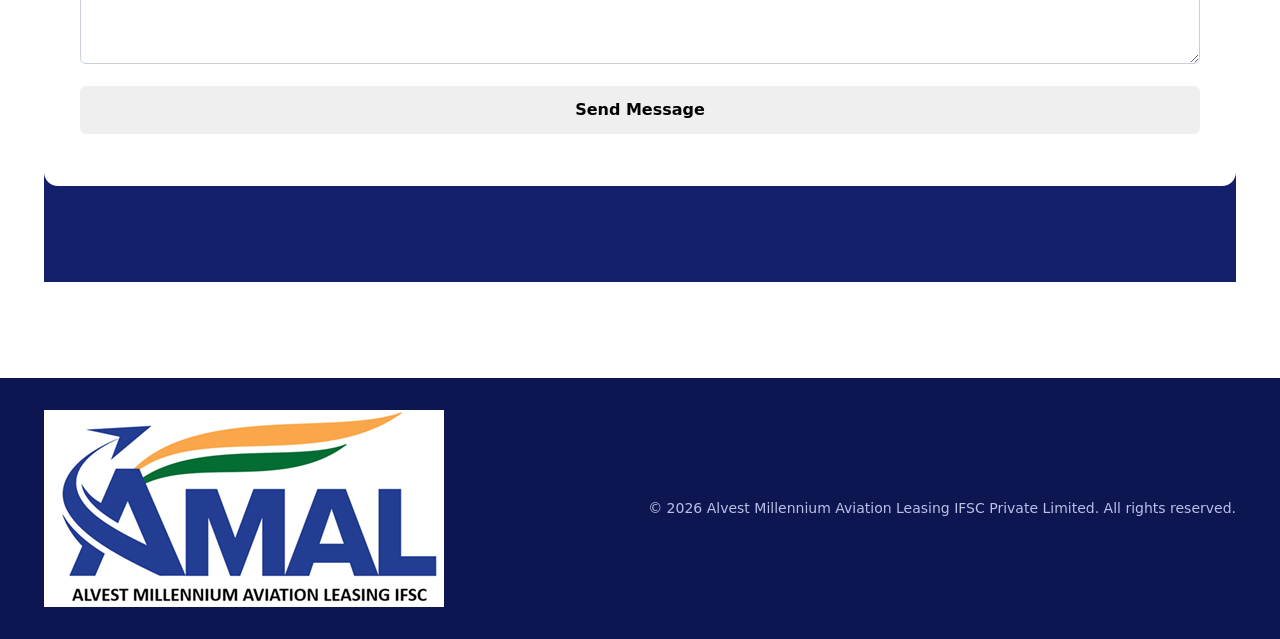
==== commit bede2968: "Update index.html" ====
--- a/AMAL/index.html
+++ b/AMAL/index.html
@@ -1,697 +1,192 @@
 <!doctype html>
+<html lang="en">
+<head>
+  <meta charset="utf-8" />
+  <meta name="viewport" content="width=device-width, initial-scale=1" />
+  <title>AMAL | Alvest Millennium Aviation Leasing IFSC</title>
+  <meta name="description" content="AMAL leases aircraft ground support equipment and aircraft parts from GIFT City, India. A joint venture of TLD Group (France) and Millennium Aero Dynamics (India)." />
+  <link rel="icon" type="image/png" href="images/amal-logo.png" />
+  <link rel="preconnect" href="https://fonts.googleapis.com" />
+  <link rel="preconnect" href="https://fonts.gstatic.com" crossorigin />
+  <link href="https://fonts.googleapis.com/css2?family=Montserrat:wght@600;700;800&family=Open+Sans:wght@400;500;600&display=swap" rel="stylesheet" />
+  <link rel="stylesheet" href="css/style.css" />
+</head>
+<body>
+  <a class="skip-link" href="#main">Skip to content</a>
 
-<html class="no-js" lang="en">
-  <head>
-    <meta charset="utf-8" />
-    <meta content="width=device-width, initial-scale=1" name="viewport" />
-    <title>AMAL | Alvest Millennium Aviation Leasing IFSC</title>
-    <meta
-      content="AMAL leases aircraft ground support equipment and aircraft parts from GIFT City, India. A joint venture of TLD Group (France) and Millennium Aero Dynamics (India)."
-      name="description"
-    />
-    <link href="images/amal-logo.png" rel="icon" type="image/png" />
-    <link href="https://fonts.googleapis.com" rel="preconnect" />
-    <link crossorigin="" href="https://fonts.gstatic.com" rel="preconnect" />
-    <link
-      href="https://fonts.googleapis.com/css2?family=Sora:wght@500;600;700&amp;family=IBM+Plex+Sans:wght@400;500;600&amp;display=swap"
-      rel="stylesheet"
-    />
-    <link href="css/style.css" rel="stylesheet" />
-  </head>
-  <body>
-    <a class="skip-link" href="#main">Skip to content</a>
-    <!-- Utility bar -->
-    <div class="topbar">
-      <div class="container topbar__inner">
-        <span>GIFT City SEZ, Gandhinagar, Gujarat, India</span>
-        <div class="topbar__links">
-          <a href="tel:+919712148373">+91 97121 48373</a>
-          <a class="js-email" href="#contact">Email us</a>
+  <!-- Header -->
+  <header class="header" id="header">
+    <div class="container header__inner">
+      <a class="brand" href="#home" aria-label="AMAL home">
+        <img src="images/amal-logo.png" alt="AMAL – Alvest Millennium Aviation Leasing IFSC" width="400" height="197" />
+      </a>
+      <button class="nav-toggle" id="navToggle" aria-controls="siteNav" aria-expanded="false" aria-label="Open menu">
+        <span></span><span></span><span></span>
+      </button>
+      <nav class="nav" id="siteNav" aria-label="Main">
+        <a href="#home">Home</a>
+        <a href="#services">Services</a>
+        <a href="#contact">Contact Us</a>
+      </nav>
+    </div>
+  </header>
+
+  <main id="main">
+    <!-- Hero -->
+    <section class="hero" id="home">
+      <div class="container">
+        <div class="hero__statement reveal">
+          <h1>
+            Alvest Millennium Aviation Leasing IFSC Private Limited (AMAL)
+            incorporated in 2021 and is a Joint Venture between TLD Group S.A.S.
+            (France) and Millennium Aero Dynamics Private Limited (India).
+          </h1>
         </div>
       </div>
-    </div>
-    <!-- Header -->
-    <header class="header" id="header">
-      <div class="container header__inner">
-        <a aria-label="AMAL home" class="brand" href="#home">
-          <img
-            alt="AMAL – Alvest Millennium Aviation Leasing IFSC"
-            height="197"
-            src="images/amal-logo.png"
-            width="400"
-          />
-        </a>
-        <button
-          aria-controls="siteNav"
-          aria-expanded="false"
-          aria-label="Open menu"
-          class="nav-toggle"
-          id="navToggle"
-        >
-          <span></span><span></span><span></span>
-        </button>
-        <nav aria-label="Main" class="nav" id="siteNav">
-          <a href="#about">About Us</a>
-          <a href="#solutions">Services</a>
-          <a href="#equipment">Equipment</a>
-          <a href="#gift">GIFT IFSC</a>
-          <a href="#contact">Contact Us</a>
-          <a class="btn btn--primary nav__cta" href="#contact">Enquire Now</a>
-        </nav>
+    </section>
+
+    <!-- About text blocks -->
+    <section class="intro">
+      <div class="container intro__list">
+        <div class="text-card reveal">
+          <p>Alvest and Millennium have been exclusive partners for over 30 years and have worked together to provide a broad range of services.</p>
+        </div>
+        <div class="text-card reveal">
+          <p>Alvest Group (TLD) is the largest manufacturer of aviation Ground Support Equipment (GSE) in the world. The range includes ground power systems, aircraft pushback systems, aircraft air-conditioning units, cargo loaders, baggage tractors and specialised military aircraft systems.</p>
+        </div>
+        <div class="text-card reveal">
+          <p>Millennium provides marketing, commissioning, warranty management, maintenance, repair, overhaul and refurbishment services for GSE in India and abroad. Millennium team of over 700 engineers and technicians provide these services 24×7 at over 40 airports in India.</p>
+        </div>
+        <div class="text-card text-card--accent reveal">
+          <p>With the background of this long associated history, Alvest and Millennium have come together to provide leasing solutions of aircraft parts &amp; GSE at GIFT, Gandhinagar for the aviation industry.</p>
+        </div>
       </div>
-    </header>
-    <main id="main">
-      <!-- Photographic hero carousel -->
-      <section
-        aria-label="AMAL aviation leasing highlights"
-        class="amal-slider"
-        id="home"
-      >
-        <div
-          class="amal-slide is-active"
-          style="background-image: url('images/photo-1436491865332-7a61a109cc05.avif');"
-        >
-          <div class="container amal-slide__content">
-            <p class="eyebrow eyebrow--saffron">AVIATION LEASING · GIFT IFSC</p>
-            <h1>Enabling Aviation.<br />Empowering Growth.</h1>
-            <p>
-              Flexible leasing solutions for aircraft ground support equipment
-              and aircraft parts, backed by international manufacturing
-              expertise and local aviation support.
-            </p>
-            <div class="btn-row">
-              <a class="btn btn--saffron" href="#solutions"
-                >Explore Our Solutions</a
-              ><a class="btn btn--outline-light" href="#contact"
-                >Get in Touch</a
-              >
+    </section>
+
+    <!-- Services -->
+    <section class="section section--tint" id="services">
+      <div class="container">
+        <div class="section-head reveal">
+          <h2>Our Services</h2>
+          <p>Leasing solutions for airlines, ground handling agencies and airports in India and overseas.</p>
+        </div>
+
+        <div class="services">
+          <article class="service reveal">
+            <img src="images/ground-power-systems.webp" alt="Ground power unit" loading="lazy" />
+            <div class="service__body">
+              <h3>Operating Lease</h3>
+              <p>Fully serviced leases of ground support equipment, including maintenance and technical support, without upfront capital expenditure.</p>
             </div>
-          </div>
+          </article>
+          <article class="service reveal">
+            <img src="images/cargo-loaders.webp" alt="Aircraft cargo loader" loading="lazy" />
+            <div class="service__body">
+              <h3>Financial &amp; Hybrid Lease</h3>
+              <p>Lease structures that provide a path to asset ownership, in line with the IFSCA framework for aircraft lease.</p>
+            </div>
+          </article>
+          <article class="service reveal">
+            <img src="images/aircraft-air-conditioning-units.webp" alt="Aircraft air-conditioning unit" loading="lazy" />
+            <div class="service__body">
+              <h3>Aircraft Parts Leasing</h3>
+              <p>Leasing of aircraft parts to domestic and international operators from GIFT City.</p>
+            </div>
+          </article>
+          <article class="service reveal">
+            <img src="images/aircraft-pushback-systems.webp" alt="Aircraft pushback tractor" loading="lazy" />
+            <div class="service__body">
+              <h3>Maintenance &amp; Support</h3>
+              <p>Commissioning, warranty management, maintenance, repair, overhaul and refurbishment through Millennium's service network.</p>
+            </div>
+          </article>
         </div>
-        <div
-          class="amal-slide"
-          style="background-image: url('images/photo-1474302770737-173ee21bab63.avif');"
-        >
-          <div class="container amal-slide__content">
-            <p class="eyebrow eyebrow--saffron">GROUND SUPPORT EQUIPMENT</p>
-            <h1>Powering Every<br />Ground Operation.</h1>
-            <p>
-              Explore ground power units, aircraft tractors, baggage handling
-              equipment, cargo loaders and other essential airport systems.
-            </p>
-            <div class="btn-row">
-              <a class="btn btn--saffron" href="#equipment">Explore Equipment</a
-              ><a class="btn btn--outline-light" href="#contact"
-                >Request a Consultation</a
-              >
+      </div>
+    </section>
+
+    <!-- Contact -->
+    <section class="section" id="contact">
+      <div class="container">
+        <div class="section-head reveal">
+          <h2>Contact Us</h2>
+          <p>Please use the form to get in touch with our team.</p>
+        </div>
+
+        <div class="contact">
+          <div class="contact__info reveal">
+            <div class="info-item">
+              <p class="info-item__label">Our Office</p>
+              <p>Alvest Millennium Aviation Leasing IFSC Private Limited<br />
+                412, BIFC Building No. 14A, Block 14, Zone 1,<br />
+                GIFT City SEZ, Gandhinagar, 382355, Gujarat, India</p>
             </div>
-          </div>
-        </div>
-        <div
-          class="amal-slide"
-          style="background-image: url('images/photo-1488085061387-422e29b40080.avif');"
-        >
-          <div class="container amal-slide__content">
-            <p class="eyebrow eyebrow--saffron">ALVEST × MILLENNIUM</p>
-            <h1>Global Expertise.<br />Local Commitment.</h1>
-            <p>
-              A joint venture combining TLD Group's global ground support
-              equipment capabilities with Millennium's established aviation
-              service network in India.
-            </p>
-            <div class="btn-row">
-              <a class="btn btn--saffron" href="#about">Our Partnership</a
-              ><a class="btn btn--outline-light" href="#contact"
-                >Contact AMAL</a
-              >
+            <div class="info-item">
+              <p class="info-item__label">Phone</p>
+              <p><a href="tel:+919712148373">+91 97121 48373</a></p>
             </div>
-          </div>
-        </div>
-        <button
-          aria-label="Previous slide"
-          class="amal-arrow amal-arrow--prev"
-          type="button"
-        >
-          ❮</button
-        ><button
-          aria-label="Next slide"
-          class="amal-arrow amal-arrow--next"
-          type="button"
-        >
-          ❯
-        </button>
-        <div aria-label="Choose slide" class="amal-dots">
-          <button
-            aria-current="true"
-            aria-label="Slide 1"
-            class="is-active"
-          ></button
-          ><button aria-label="Slide 2"></button
-          ><button aria-label="Slide 3"></button>
-        </div>
-      </section>
-      <!-- Stats -->
-      <section aria-label="At a glance" class="stats">
-        <div class="container stats__grid">
-          <div class="stat reveal">
-            <div class="stat__num"><span data-count="30">30</span>+ yrs</div>
-            <div class="stat__label">
-              Exclusive Alvest–Millennium partnership
-            </div>
-          </div>
-          <div class="stat reveal">
-            <div class="stat__num"><span data-count="700">700</span>+</div>
-            <div class="stat__label">Engineers &amp; technicians in India</div>
-          </div>
-          <div class="stat reveal">
-            <div class="stat__num"><span data-count="40">40</span>+</div>
-            <div class="stat__label">Indian airports supported 24×7</div>
-          </div>
-          <div class="stat reveal">
-            <div class="stat__num"><span data-count="150">150</span>+</div>
-            <div class="stat__label">
-              Countries where TLD equipment is commissioned
-            </div>
-          </div>
-        </div>
-      </section>
-      <!-- About -->
-      <section class="section section--tint" id="about">
-        <div class="container two-col">
-          <div class="reveal">
-            <p class="eyebrow">About Us</p>
-            <h2>A Joint Venture of Two Established Aviation Partners</h2>
-            <p class="body-lg">
-              <strong
-                >Alvest Millennium Aviation Leasing IFSC Private Limited
-                (AMAL)</strong
-              >
-              was incorporated in 2021 as a joint venture between TLD Group
-              S.A.S. (France) and Millennium Aero Dynamics Private Limited
-              (India).
-            </p>
-            <p class="body-lg">
-              Alvest and Millennium have been exclusive partners for over 30
-              years and have worked together to provide a broad range of
-              services. Building on that long association, they have come
-              together to provide leasing solutions for aircraft parts and GSE
-              at GIFT, Gandhinagar, for the aviation industry.
-            </p>
-          </div>
-          <div class="stack">
-            <article class="card reveal">
-              <div class="card__head">
-                <h3>Alvest Group · TLD</h3>
-                <span class="tag tag--blue">France</span>
-              </div>
-              <p>
-                The largest manufacturer of aviation Ground Support Equipment
-                (GSE) in the world. The range includes ground power systems,
-                aircraft pushback systems, aircraft air-conditioning units,
-                cargo loaders, baggage tractors and specialised military
-                aircraft systems.
-              </p>
-            </article>
-            <article class="card reveal">
-              <div class="card__head">
-                <h3>Millennium Aero Dynamics</h3>
-                <span class="tag tag--green">India</span>
-              </div>
-              <p>
-                Marketing, commissioning, warranty management, maintenance,
-                repair, overhaul and refurbishment services for GSE in India and
-                abroad, delivered 24×7 by a team of over 700 engineers and
-                technicians at more than 40 airports in India.
-              </p>
-            </article>
-          </div>
-        </div>
-      </section>
-      <!-- Solutions -->
-      <section class="section" id="solutions">
-        <div class="container">
-          <div class="section-head reveal">
-            <p class="eyebrow">Our Services</p>
-            <h2>Leasing Solutions for the Aviation Industry</h2>
-            <p class="body-lg muted">
-              AMAL offers lease structures suited to the operational and
-              financial requirements of airlines, ground handling agencies and
-              airports in India and overseas.
-            </p>
-          </div>
-          <div class="grid grid--4">
-            <article class="card reveal">
-              <svg aria-hidden="true" class="icon" viewbox="0 0 24 24">
-                <path d="M12 3l8 4v5c0 5-3.5 8-8 9-4.5-1-8-4-8-9V7z"></path>
-                <path d="M9 12l2 2 4-4"></path>
-              </svg>
-              <h3>Operating Lease</h3>
-              <p>
-                Fully serviced operating leases of ground support equipment,
-                including maintenance and technical support, without upfront
-                capital expenditure.
-              </p>
-            </article>
-            <article class="card reveal">
-              <svg aria-hidden="true" class="icon" viewbox="0 0 24 24">
-                <rect height="14" rx="2" width="18" x="3" y="5"></rect>
-                <path d="M3 10h18M7 15h4"></path>
-              </svg>
-              <h3>Financial and Hybrid Lease</h3>
-              <p>
-                Lease structures that provide a path to asset ownership, in line
-                with the IFSCA framework for aircraft lease.
-              </p>
-            </article>
-            <article class="card reveal">
-              <svg aria-hidden="true" class="icon" viewbox="0 0 24 24">
-                <circle cx="12" cy="12" r="3"></circle>
-                <path
-                  d="M12 2v3M12 19v3M2 12h3M19 12h3M4.9 4.9l2.1 2.1M17 17l2.1 2.1M4.9 19.1L7 17M17 7l2.1-2.1"
-                ></path>
-              </svg>
-              <h3>Aircraft Parts Leasing</h3>
-              <p>
-                Leasing of aircraft parts to domestic and international
-                operators from GIFT City.
-              </p>
-            </article>
-            <article class="card reveal">
-              <svg aria-hidden="true" class="icon" viewbox="0 0 24 24">
-                <path
-                  d="M14.7 6.3a4 4 0 0 0-5.4 5.4L3 18l3 3 6.3-6.3a4 4 0 0 0 5.4-5.4l-2.5 2.5-2.4-.6-.6-2.4z"
-                ></path>
-              </svg>
-              <h3>Maintenance and Asset Management</h3>
-              <p>
-                Commissioning, warranty management, maintenance, repair,
-                overhaul and refurbishment through Millennium's service network.
-              </p>
-            </article>
-          </div>
-        </div>
-      </section>
-      <!-- Equipment -->
-      <section class="section section--tint" id="equipment">
-        <div class="container">
-          <div class="section-head section-head--row reveal">
-            <div>
-              <p class="eyebrow">Ground Support Equipment</p>
-              <h2>Equipment Portfolio</h2>
-            </div>
-            <a class="link-arrow" href="#contact"
-              >Enquire about availability <span aria-hidden="true">→</span></a
-            >
-          </div>
-          <div class="grid grid--3">
-            <article class="equip reveal">
-              <div class="equip__art">
-                <img
-                  alt="Illustrative photo: Ground power unit"
-                  class="equip__photo"
-                  decoding="async"
-                  loading="lazy"
-                  src="images/ground-power-systems.webp"
-                />
-              </div>
-              <div class="equip__body">
-                <h3>Ground Power Systems</h3>
-                <p>
-                  Ground power units for aircraft at the stand, including
-                  electric variants.
-                </p>
-              </div>
-            </article>
-            <article class="equip reveal">
-              <div class="equip__art">
-                <img
-                  alt="Illustrative photo: Aircraft pushback tractor"
-                  class="equip__photo"
-                  decoding="async"
-                  loading="lazy"
-                  src="images/aircraft-pushback-systems.webp"
-                />
-              </div>
-              <div class="equip__body">
-                <h3>Aircraft Pushback Systems</h3>
-                <p>Pushback tractors for narrow-body and wide-body aircraft.</p>
-              </div>
-            </article>
-            <article class="equip reveal">
-              <div class="equip__art">
-                <img
-                  alt="Illustrative photo: Aircraft air conditioning unit"
-                  class="equip__photo"
-                  decoding="async"
-                  loading="lazy"
-                  src="images/aircraft-air-conditioning-units.webp"
-                />
-              </div>
-              <div class="equip__body">
-                <h3>Aircraft Air-Conditioning Units</h3>
-                <p>
-                  Pre-conditioned air units for aircraft cabins during ground
-                  operations.
-                </p>
-              </div>
-            </article>
-            <article class="equip reveal">
-              <div class="equip__art">
-                <img
-                  alt="Illustrative photo: Aircraft cargo loader"
-                  class="equip__photo"
-                  decoding="async"
-                  loading="lazy"
-                  src="images/cargo-loaders.webp"
-                />
-              </div>
-              <div class="equip__body">
-                <h3>Cargo Loaders</h3>
-                <p>
-                  Loaders for main-deck and lower-deck containers and pallets.
-                </p>
-              </div>
-            </article>
-            <article class="equip reveal">
-              <div class="equip__art">
-                <img
-                  alt="Illustrative photo: Airport baggage tractor and carts"
-                  class="equip__photo"
-                  decoding="async"
-                  loading="lazy"
-                  src="images/baggage-tractors.webp"
-                />
-              </div>
-              <div class="equip__body">
-                <h3>Baggage Tractors</h3>
-                <p>
-                  Tractors for baggage and cargo operations, including electric
-                  variants.
-                </p>
-              </div>
-            </article>
-            <article class="equip reveal">
-              <div class="equip__art">
-                <img
-                  alt="Illustrative photo: Specialised ground support equipment for military aviation"
-                  class="equip__photo"
-                  decoding="async"
-                  loading="lazy"
-                  src="images/specialised-military-aircraft-systems.webp"
-                />
-              </div>
-              <div class="equip__body">
-                <h3>Specialised Military Aircraft Systems</h3>
-                <p>
-                  Ground support systems for defence and military aviation
-                  requirements.
-                </p>
-              </div>
-            </article>
-          </div>
-        </div>
-      </section>
-      <!-- Visual gallery / partner reference -->
-      <section class="section section--tint" id="aviation-gallery">
-        <div class="container">
-          <div class="section-head">
-            <p class="eyebrow">Aviation in Action</p>
-            <h2>Supporting the Airport Ecosystem</h2>
-            <p class="body-lg muted">
-              Equipment, operations and technology that keep aviation moving.
-            </p>
-          </div>
-          <div class="amal-gallery">
-            <img
-              alt="Passenger aircraft at airport"
-              loading="lazy"
-              src="images/photo-1436491865332-7a61a109cc05.avif"
-            /><img
-              alt="Commercial aircraft operations"
-              loading="lazy"
-              src="images/photo-1474302770737-173ee21bab63.avif"
-            /><img
-              alt="Aviation operations"
-              loading="lazy"
-              src="images/photo-1488085061387-422e29b40080.avif"
-            />
-          </div>
-          <p class="amal-gallery-note">
-            Illustrative aviation photography. Replace with licensed AMAL / TLD
-            / Millennium ground-support equipment images before publication.
-          </p>
-        </div>
-      </section>
-      <!-- Green band -->
-      <section class="green-band">
-        <div class="container two-col two-col--center">
-          <div class="reveal">
-            <h2>Sustainable Ground Operations</h2>
-            <p class="body-lg">
-              AMAL provides environmentally friendly ground support equipment,
-              enabling operators to transition to electric and low-emission
-              fleets without significant capital investment.
-            </p>
-          </div>
-          <div class="green-band__tiles reveal">
-            <div class="tile">
-              <div class="tile__num">Operating Lease</div>
-              <div>No upfront capital expenditure</div>
-            </div>
-            <div class="tile">
-              <div class="tile__num">24×7</div>
-              <div>Service and support at airports</div>
-            </div>
-          </div>
-        </div>
-      </section>
-      <!-- Why GIFT -->
-      <section class="section" id="gift">
-        <div class="container">
-          <div class="section-head reveal">
-            <p class="eyebrow">GIFT IFSC</p>
-            <h2>Why Lease from GIFT IFSC</h2>
-          </div>
-          <div class="grid grid--4">
-            <div class="feature reveal" style="--accent: #2b3a9e">
-              <h3>Regulatory Framework</h3>
-              <p>
-                Aircraft ground support equipment is a notified financial
-                product under the IFSCA framework for aircraft lease.
-              </p>
-            </div>
-            <div class="feature reveal" style="--accent: #f5a031">
-              <h3>Tax Incentives</h3>
-              <p>
-                Units in the IFSC are eligible for tax benefits that support
-                competitive leasing from India.
-              </p>
-            </div>
-            <div class="feature reveal" style="--accent: #1f7a3a">
-              <h3>Domestic and Cross-Border Leasing</h3>
-              <p>
-                Leasing to Indian operators as well as international airlines
-                and ground handlers.
-              </p>
-            </div>
-            <div class="feature reveal" style="--accent: #2b3a9e">
-              <h3>Global Manufacturer, Local Support</h3>
-              <p>
-                Equipment from a global manufacturer, supported by an
-                established service team in India.
-              </p>
-            </div>
-          </div>
-        </div>
-      </section>
-      <!-- How it works -->
-      <section class="section section--tint">
-        <div class="container">
-          <h2 class="reveal">Our Process</h2>
-          <ol class="steps grid grid--4">
-            <li class="card reveal">
-              <span class="steps__n">01</span>
-              <h3>Requirement Assessment</h3>
-              <p>
-                Review of the client's fleet, stations and operational
-                requirements.
-              </p>
-            </li>
-            <li class="card reveal">
-              <span class="steps__n">02</span>
-              <h3>Lease Structuring</h3>
-              <p>Selection of operating, financial or hybrid lease terms.</p>
-            </li>
-            <li class="card reveal">
-              <span class="steps__n">03</span>
-              <h3>Delivery and Commissioning</h3>
-              <p>
-                Delivery and commissioning of equipment at the client's airport.
-              </p>
-            </li>
-            <li class="card reveal">
-              <span class="steps__n">04</span>
-              <h3>Ongoing Support</h3>
-              <p>
-                Maintenance and technical support for the duration of the lease.
-              </p>
-            </li>
-          </ol>
-        </div>
-      </section>
-      <!-- Contact -->
-      <section class="contact" id="contact">
-        <div class="container two-col">
-          <div class="reveal">
-            <h2>Contact us</h2>
-            <p class="body-lg contact__intro">
-              Hello, please use the form to get in touch with our team.
-            </p>
-            <div class="contact__info">
-              <div>
-                <p class="contact__label">Our office</p>
-                <p>
-                  Alvest Millennium Aviation Leasing IFSC Private Limited<br />412,
-                  BIFC Building No. 14A, Block 14, Zone 1,<br />GIFT City SEZ,
-                  Gandhinagar, 382355, Gujarat, India
-                </p>
-              </div>
-              <div>
-                <p class="contact__label">Phone</p>
-                <p><a href="tel:+919712148373">+91 97121 48373</a></p>
-              </div>
-              <div>
-                <p class="contact__label">Email</p>
-                <p>
-                  <a class="js-email" href="#contact" id="emailLink"
-                    >Email address</a
-                  >
-                </p>
-              </div>
+            <div class="info-item">
+              <p class="info-item__label">Email</p>
+              <p><a class="js-email" id="emailLink" href="#contact">Email address</a></p>
             </div>
             <div class="map">
               <iframe
-                allowfullscreen=""
-                loading="lazy"
-                referrerpolicy="no-referrer-when-downgrade"
                 src="https://www.google.com/maps/embed?pb=!1m18!1m12!1m3!1d3668.1980306704677!2d72.67861031497033!3d23.162971384882155!2m3!1f0!2f0!3f0!3m2!1i1024!2i768!4f13.1!3m3!1m2!1s0x395e8021373fe711%3A0xdb9eca90fc920bb3!2sBrigade%20Financial%20Centre%20Office%20Tower!5e0!3m2!1sen!2sin!4v1639380024052!5m2!1sen!2sin"
-                title="AMAL office location – Brigade Financial Centre, GIFT City"
-              ></iframe>
+                title="AMAL office location – GIFT City" loading="lazy" allowfullscreen
+                referrerpolicy="no-referrer-when-downgrade"></iframe>
             </div>
           </div>
-          <form
-            action="https://formsubmit.co/minesh.shah@alvestmillennium.com"
-            class="form reveal"
-            id="contactForm"
-            method="POST"
-            novalidate=""
-          >
-            <input
-              name="_subject"
-              type="hidden"
-              value="New enquiry - AMAL website"
-            />
-            <input name="_template" type="hidden" value="table" />
-            <input name="_captcha" type="hidden" value="false" />
-            <div
-              aria-hidden="true"
-              style="
-                position: absolute;
-                left: -10000px;
-                top: auto;
-                width: 1px;
-                height: 1px;
-                overflow: hidden;
-              "
-            >
-              <label for="amalTrap">Leave this field blank</label
-              ><input
-                autocomplete="off"
-                id="amalTrap"
-                name="_honey"
-                tabindex="-1"
-                type="text"
-              />
+
+          <form class="form reveal" id="contactForm" action="https://formsubmit.co/minesh.shah@alvestmillennium.com" method="POST" novalidate>
+            <input type="hidden" name="_subject" value="New enquiry - AMAL website" />
+            <input type="hidden" name="_template" value="table" />
+            <input type="hidden" name="_captcha" value="false" />
+            <div class="honey" aria-hidden="true">
+              <label for="amalTrap">Leave this field blank</label>
+              <input id="amalTrap" name="_honey" type="text" tabindex="-1" autocomplete="off" />
             </div>
+
             <h3>Get in touch</h3>
             <div class="form__row">
               <div class="field">
                 <label for="name">Name *</label>
-                <input
-                  autocomplete="name"
-                  id="name"
-                  name="name"
-                  required=""
-                  type="text"
-                />
-                <p aria-live="polite" class="field__error"></p>
+                <input id="name" name="name" type="text" autocomplete="name" required />
+                <p class="field__error" aria-live="polite"></p>
               </div>
               <div class="field">
                 <label for="mobile">Mobile number *</label>
-                <input
-                  autocomplete="tel"
-                  id="mobile"
-                  inputmode="tel"
-                  name="mobile"
-                  required=""
-                  type="tel"
-                />
-                <p aria-live="polite" class="field__error"></p>
+                <input id="mobile" name="mobile" type="tel" inputmode="tel" autocomplete="tel" required />
+                <p class="field__error" aria-live="polite"></p>
               </div>
             </div>
             <div class="field">
               <label for="email">Email *</label>
-              <input
-                autocomplete="email"
-                id="email"
-                name="email"
-                required=""
-                type="email"
-              />
-              <p aria-live="polite" class="field__error"></p>
+              <input id="email" name="email" type="email" autocomplete="email" required />
+              <p class="field__error" aria-live="polite"></p>
             </div>
             <div class="field">
               <label for="message">Message *</label>
-              <textarea
-                id="message"
-                name="message"
-                required=""
-                rows="5"
-              ></textarea>
-              <p aria-live="polite" class="field__error"></p>
+              <textarea id="message" name="message" rows="5" required></textarea>
+              <p class="field__error" aria-live="polite"></p>
             </div>
-            <button class="btn btn--primary btn--block" type="submit">
-              Send message
-            </button>
-            <p
-              aria-live="polite"
-              class="form__status"
-              id="formStatus"
-              role="status"
-            ></p>
+            <button class="btn" type="submit">Send Message</button>
+            <p class="form__status" id="formStatus" role="status" aria-live="polite"></p>
           </form>
         </div>
-      </section>
-    </main>
-    <footer class="footer">
-      <div class="container footer__inner">
-        <p>
-          © <span id="year">2026</span> Alvest Millennium Aviation Leasing IFSC
-          Private Limited. All rights reserved.
-        </p>
-        <nav aria-label="Footer">
-          <a href="#about">About</a>
-          <a href="#solutions">Solutions</a>
-          <a href="#equipment">Equipment</a>
-          <a href="#contact">Contact</a>
-        </nav>
       </div>
-    </footer>
-    <button aria-label="Back to top" class="to-top" id="toTop">
-      <svg aria-hidden="true" viewbox="0 0 24 24">
-        <path d="M6 14l6-6 6 6"></path>
-      </svg>
-    </button>
-    <script src="js/main.js"></script>
-  </body>
-</html>+    </section>
+  </main>
+
+  <footer class="footer">
+    <div class="container footer__inner">
+      <img src="images/amal-logo.png" alt="AMAL" class="footer__logo" />
+      <p>© <span id="year">2026</span> Alvest Millennium Aviation Leasing IFSC Private Limited. All rights reserved.</p>
+    </div>
+  </footer>
+
+  <button class="to-top" id="toTop" aria-label="Back to top">
+    <svg viewBox="0 0 24 24" aria-hidden="true"><path d="M6 14l6-6 6 6"></path></svg>
+  </button>
+
+  <script src="js/main.js"></script>
+</body>
+</html>
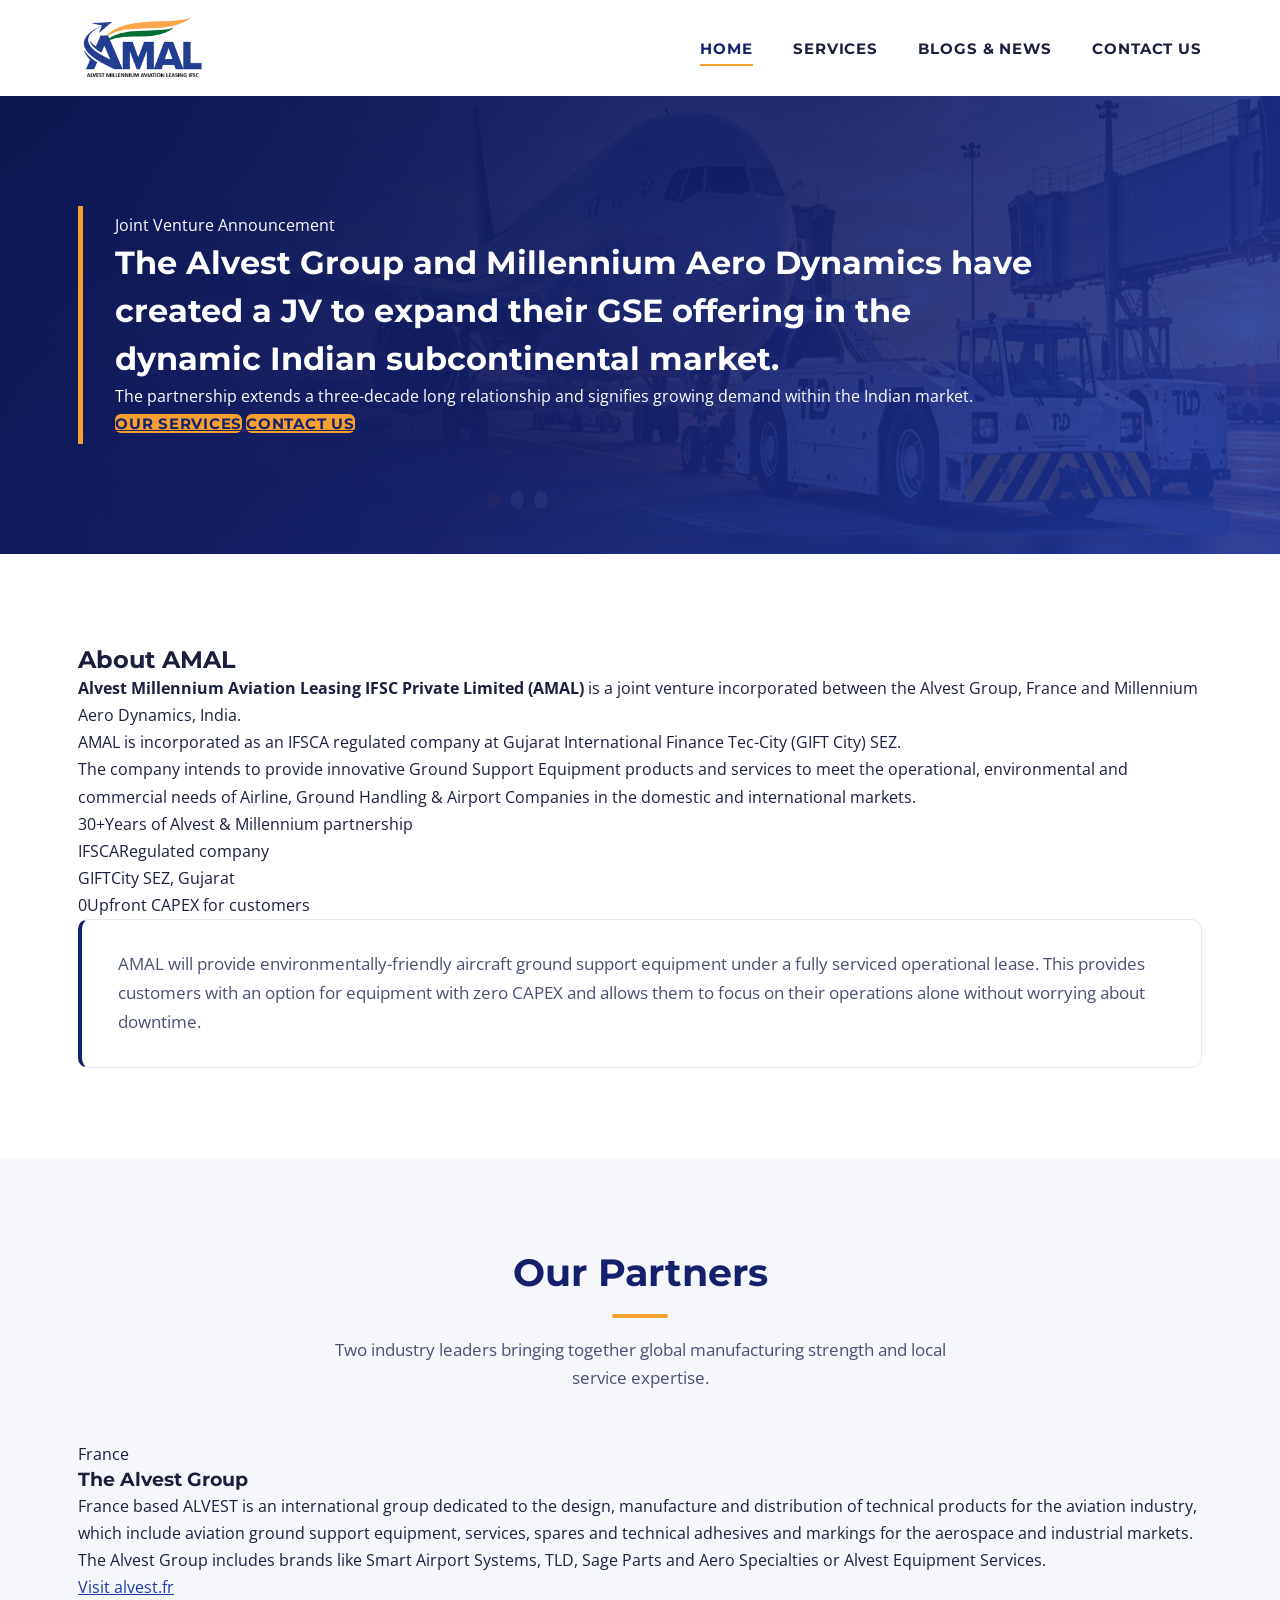
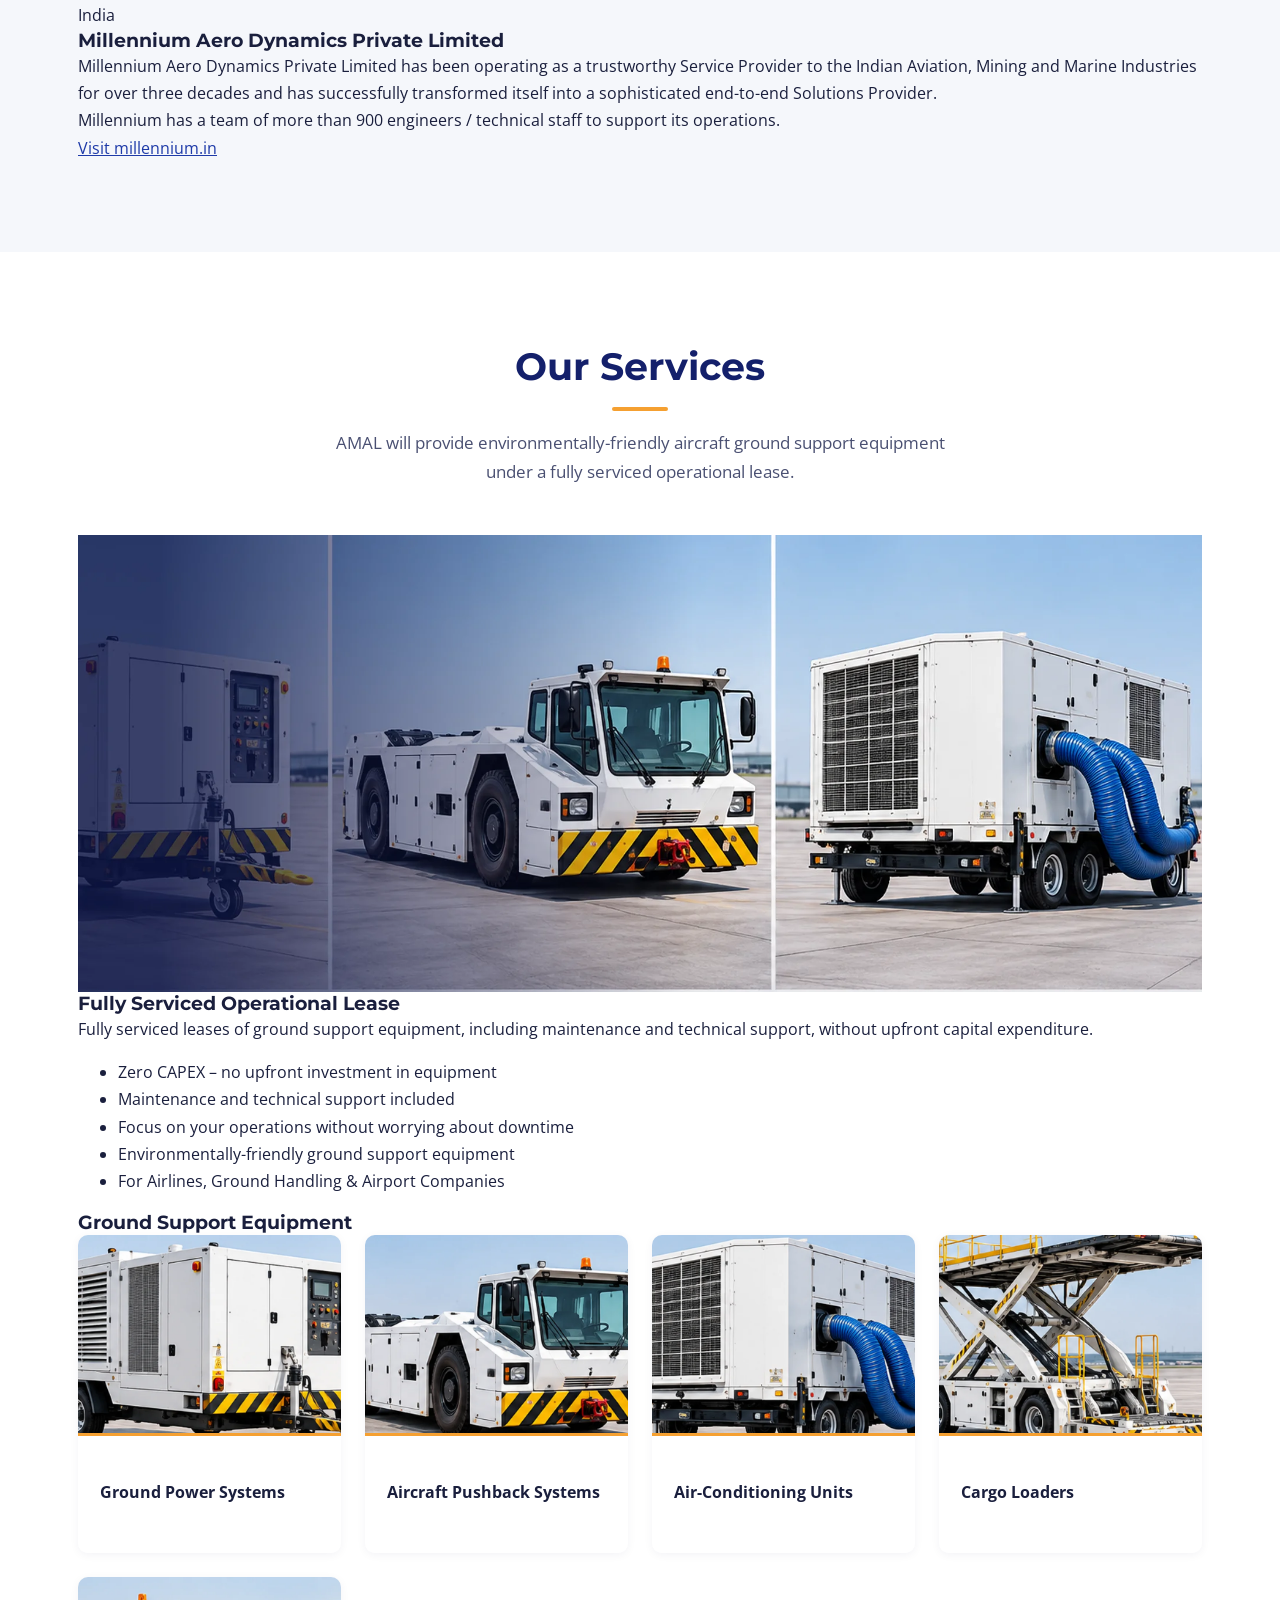
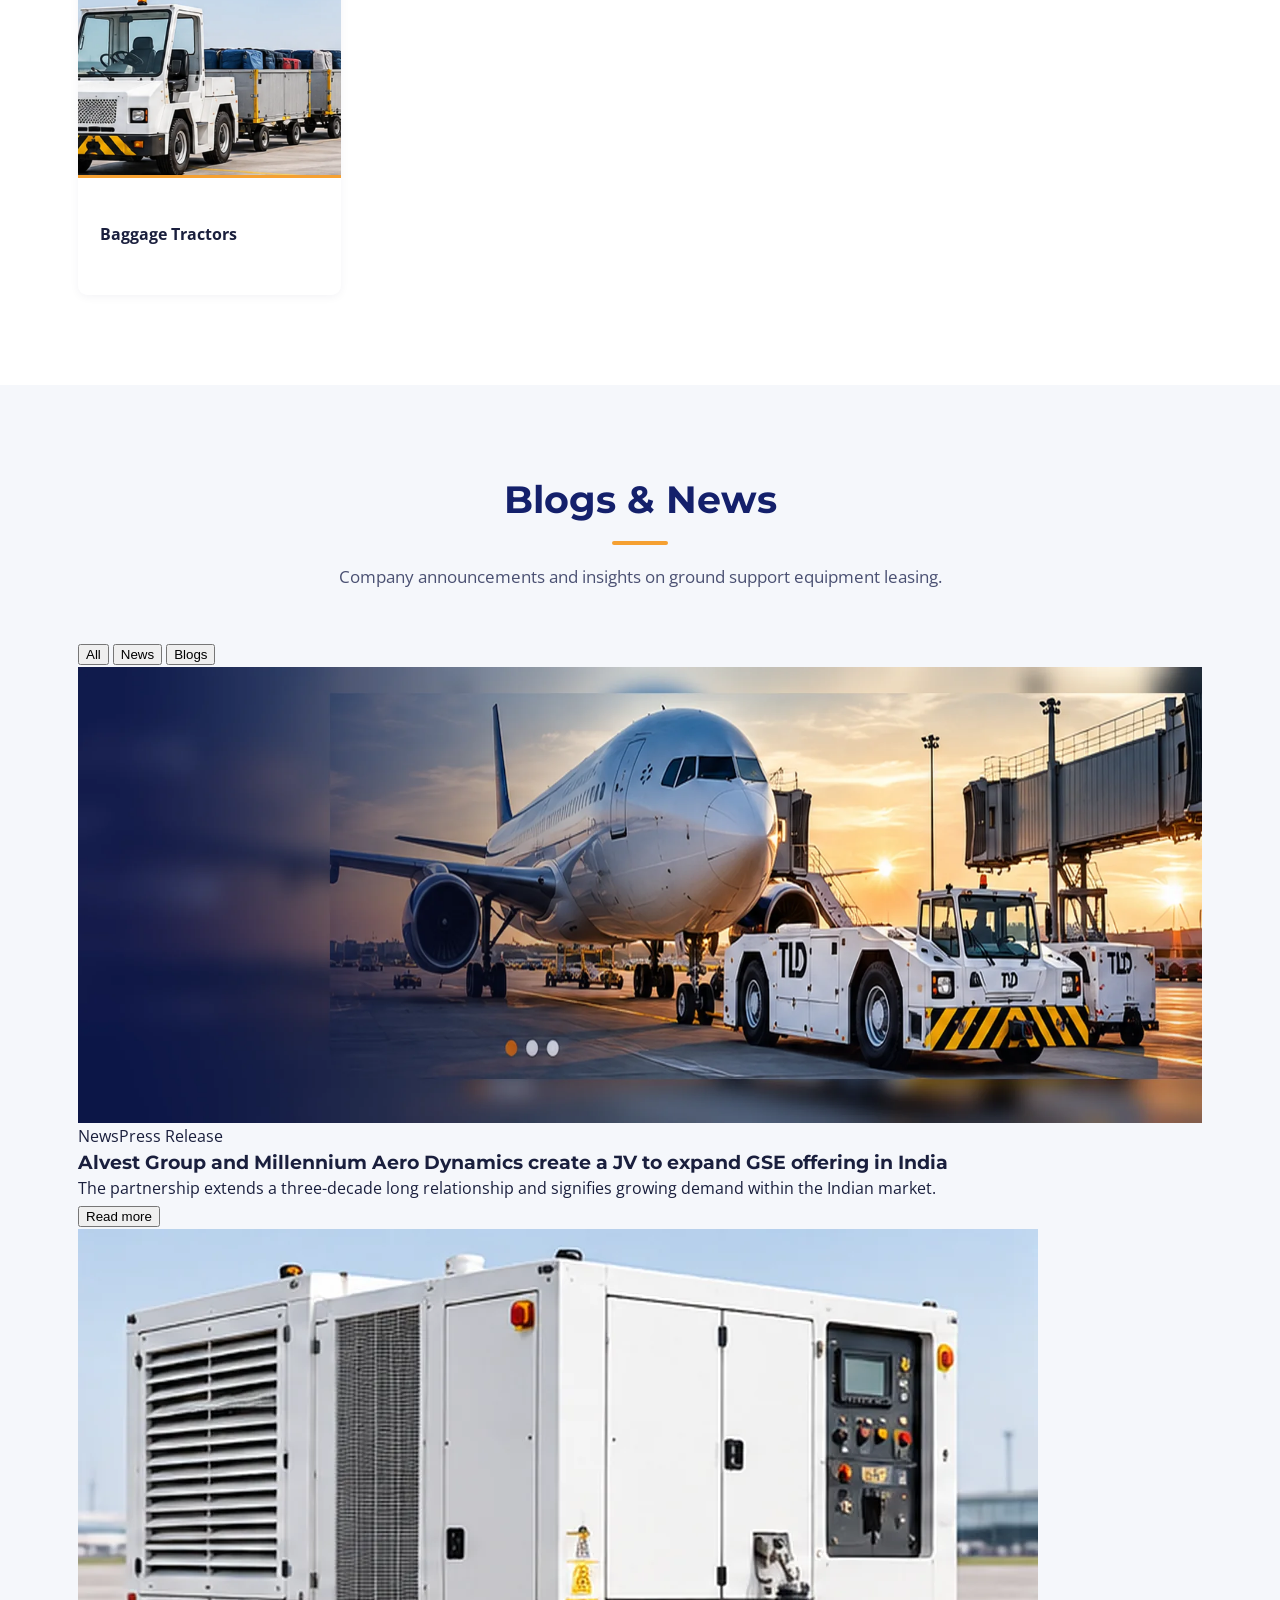
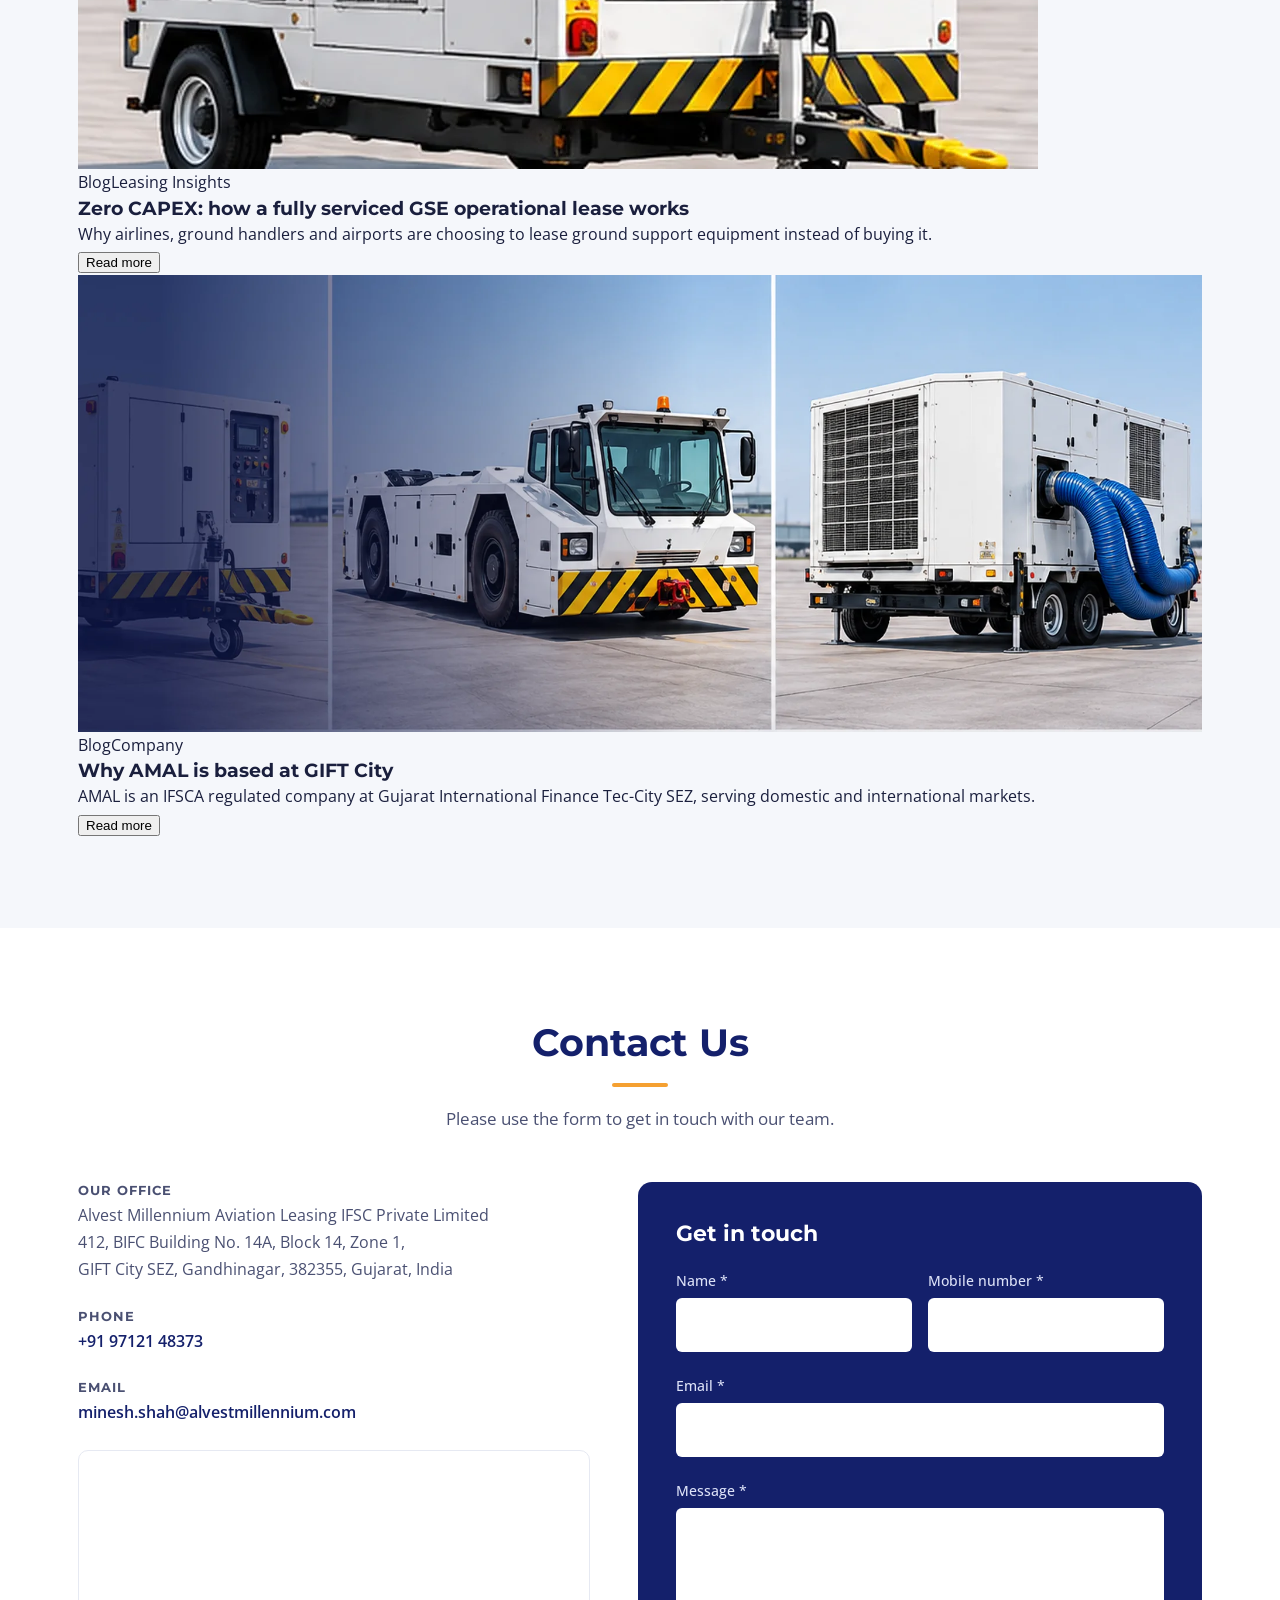
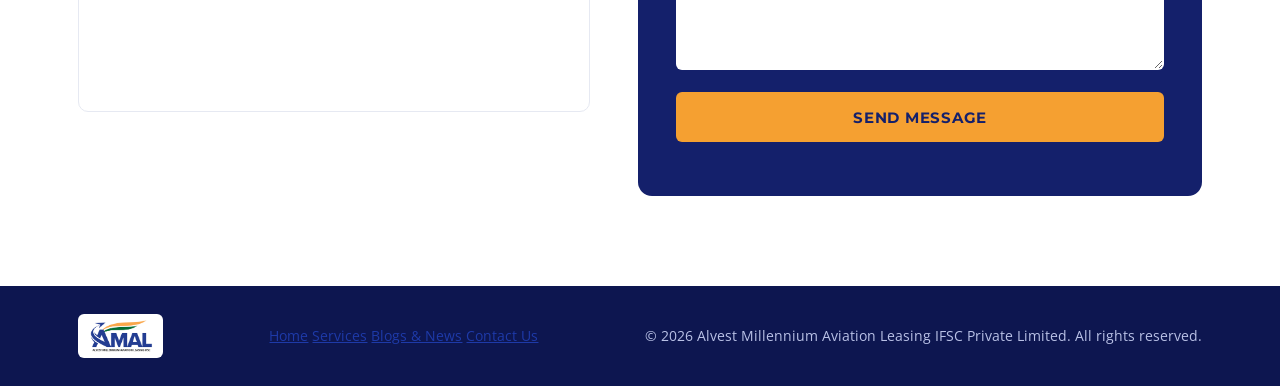
==== commit 6fd90bbe: "Update index.html" ====
--- a/AMAL/index.html
+++ b/AMAL/index.html
@@ -4,7 +4,7 @@
   <meta charset="utf-8" />
   <meta name="viewport" content="width=device-width, initial-scale=1" />
   <title>AMAL | Alvest Millennium Aviation Leasing IFSC</title>
-  <meta name="description" content="AMAL leases aircraft ground support equipment and aircraft parts from GIFT City, India. A joint venture of TLD Group (France) and Millennium Aero Dynamics (India)." />
+  <meta name="description" content="AMAL is a joint venture of the Alvest Group (France) and Millennium Aero Dynamics (India), providing environmentally-friendly aircraft ground support equipment on fully serviced operational leases from GIFT City, India." />
   <link rel="icon" type="image/png" href="images/amal-logo.png" />
   <link rel="preconnect" href="https://fonts.googleapis.com" />
   <link rel="preconnect" href="https://fonts.gstatic.com" crossorigin />
@@ -26,85 +26,202 @@
       <nav class="nav" id="siteNav" aria-label="Main">
         <a href="#home">Home</a>
         <a href="#services">Services</a>
+        <a href="#blogs">Blogs &amp; News</a>
         <a href="#contact">Contact Us</a>
       </nav>
     </div>
   </header>
 
   <main id="main">
-    <!-- Hero -->
+    <!-- ===================== HOME ===================== -->
     <section class="hero" id="home">
       <div class="container">
         <div class="hero__statement reveal">
-          <h1>
-            Alvest Millennium Aviation Leasing IFSC Private Limited (AMAL)
-            incorporated in 2021 and is a Joint Venture between TLD Group S.A.S.
-            (France) and Millennium Aero Dynamics Private Limited (India).
-          </h1>
-        </div>
-      </div>
-    </section>
-
-    <!-- About text blocks -->
-    <section class="intro">
-      <div class="container intro__list">
-        <div class="text-card reveal">
-          <p>Alvest and Millennium have been exclusive partners for over 30 years and have worked together to provide a broad range of services.</p>
-        </div>
-        <div class="text-card reveal">
-          <p>Alvest Group (TLD) is the largest manufacturer of aviation Ground Support Equipment (GSE) in the world. The range includes ground power systems, aircraft pushback systems, aircraft air-conditioning units, cargo loaders, baggage tractors and specialised military aircraft systems.</p>
-        </div>
-        <div class="text-card reveal">
-          <p>Millennium provides marketing, commissioning, warranty management, maintenance, repair, overhaul and refurbishment services for GSE in India and abroad. Millennium team of over 700 engineers and technicians provide these services 24×7 at over 40 airports in India.</p>
-        </div>
+          <p class="eyebrow">Joint Venture Announcement</p>
+          <h1>The Alvest Group and Millennium Aero Dynamics have created a JV to expand their GSE offering in the dynamic Indian subcontinental market.</h1>
+          <p class="hero__lead">The partnership extends a three-decade long relationship and signifies growing demand within the Indian market.</p>
+          <div class="hero__actions">
+            <a class="btn btn--solid" href="#services">Our Services</a>
+            <a class="btn btn--ghost" href="#contact">Contact Us</a>
+          </div>
+        </div>
+      </div>
+    </section>
+
+    <!-- About AMAL -->
+    <section class="section about">
+      <div class="container about__grid">
+        <div class="about__text reveal">
+          <h2 class="title-left">About AMAL</h2>
+          <p><strong>Alvest Millennium Aviation Leasing IFSC Private Limited (AMAL)</strong> is a joint venture incorporated between the Alvest Group, France and Millennium Aero Dynamics, India.</p>
+          <p>AMAL is incorporated as an IFSCA regulated company at Gujarat International Finance Tec-City (GIFT City) SEZ.</p>
+          <p>The company intends to provide innovative Ground Support Equipment products and services to meet the operational, environmental and commercial needs of Airline, Ground Handling &amp; Airport Companies in the domestic and international markets.</p>
+        </div>
+        <div class="highlights reveal">
+          <div class="highlight"><span class="highlight__big">30+</span><span>Years of Alvest &amp; Millennium partnership</span></div>
+          <div class="highlight"><span class="highlight__big">IFSCA</span><span>Regulated company</span></div>
+          <div class="highlight"><span class="highlight__big">GIFT</span><span>City SEZ, Gujarat</span></div>
+          <div class="highlight"><span class="highlight__big">0</span><span>Upfront CAPEX for customers</span></div>
+        </div>
+      </div>
+
+      <div class="container">
         <div class="text-card text-card--accent reveal">
-          <p>With the background of this long associated history, Alvest and Millennium have come together to provide leasing solutions of aircraft parts &amp; GSE at GIFT, Gandhinagar for the aviation industry.</p>
-        </div>
-      </div>
-    </section>
-
-    <!-- Services -->
-    <section class="section section--tint" id="services">
+          <p>AMAL will provide environmentally-friendly aircraft ground support equipment under a fully serviced operational lease. This provides customers with an option for equipment with zero CAPEX and allows them to focus on their operations alone without worrying about downtime.</p>
+        </div>
+      </div>
+    </section>
+
+    <!-- Partners -->
+    <section class="section section--tint" id="partners">
+      <div class="container">
+        <div class="section-head reveal">
+          <h2>Our Partners</h2>
+          <p>Two industry leaders bringing together global manufacturing strength and local service expertise.</p>
+        </div>
+
+        <div class="partners">
+          <article class="partner reveal">
+            <p class="partner__tag">France</p>
+            <h3>The Alvest Group</h3>
+            <p>France based ALVEST is an international group dedicated to the design, manufacture and distribution of technical products for the aviation industry, which include aviation ground support equipment, services, spares and technical adhesives and markings for the aerospace and industrial markets.</p>
+            <p>The Alvest Group includes brands like Smart Airport Systems, TLD, Sage Parts and Aero Specialties or Alvest Equipment Services.</p>
+            <a class="link-arrow" href="https://alvest.fr" target="_blank" rel="noopener">Visit alvest.fr</a>
+          </article>
+
+          <article class="partner reveal">
+            <p class="partner__tag">India</p>
+            <h3>Millennium Aero Dynamics Private Limited</h3>
+            <p>Millennium Aero Dynamics Private Limited has been operating as a trustworthy Service Provider to the Indian Aviation, Mining and Marine Industries for over three decades and has successfully transformed itself into a sophisticated end-to-end Solutions Provider.</p>
+            <p>Millennium has a team of more than 900 engineers / technical staff to support its operations.</p>
+            <a class="link-arrow" href="https://millennium.in/" target="_blank" rel="noopener">Visit millennium.in</a>
+          </article>
+        </div>
+      </div>
+    </section>
+
+    <!-- ===================== SERVICES ===================== -->
+    <section class="section" id="services">
       <div class="container">
         <div class="section-head reveal">
           <h2>Our Services</h2>
-          <p>Leasing solutions for airlines, ground handling agencies and airports in India and overseas.</p>
-        </div>
-
+          <p>AMAL will provide environmentally-friendly aircraft ground support equipment under a fully serviced operational lease.</p>
+        </div>
+
+        <div class="feature reveal">
+          <img src="images/aviation-slider-3.webp" alt="Ground support equipment serving an aircraft" loading="lazy" />
+          <div class="feature__body">
+            <h3>Fully Serviced Operational Lease</h3>
+            <p>Fully serviced leases of ground support equipment, including maintenance and technical support, without upfront capital expenditure.</p>
+            <ul class="ticks">
+              <li>Zero CAPEX – no upfront investment in equipment</li>
+              <li>Maintenance and technical support included</li>
+              <li>Focus on your operations without worrying about downtime</li>
+              <li>Environmentally-friendly ground support equipment</li>
+              <li>For Airlines, Ground Handling &amp; Airport Companies</li>
+            </ul>
+          </div>
+        </div>
+
+        <h3 class="subhead reveal">Ground Support Equipment</h3>
         <div class="services">
           <article class="service reveal">
             <img src="images/ground-power-systems.webp" alt="Ground power unit" loading="lazy" />
-            <div class="service__body">
-              <h3>Operating Lease</h3>
-              <p>Fully serviced leases of ground support equipment, including maintenance and technical support, without upfront capital expenditure.</p>
-            </div>
+            <div class="service__body"><h4>Ground Power Systems</h4></div>
+          </article>
+          <article class="service reveal">
+            <img src="images/aircraft-pushback-systems.webp" alt="Aircraft pushback tractor" loading="lazy" />
+            <div class="service__body"><h4>Aircraft Pushback Systems</h4></div>
+          </article>
+          <article class="service reveal">
+            <img src="images/aircraft-air-conditioning-units.webp" alt="Aircraft air-conditioning unit" loading="lazy" />
+            <div class="service__body"><h4>Air-Conditioning Units</h4></div>
           </article>
           <article class="service reveal">
             <img src="images/cargo-loaders.webp" alt="Aircraft cargo loader" loading="lazy" />
-            <div class="service__body">
-              <h3>Financial &amp; Hybrid Lease</h3>
-              <p>Lease structures that provide a path to asset ownership, in line with the IFSCA framework for aircraft lease.</p>
-            </div>
-          </article>
-          <article class="service reveal">
-            <img src="images/aircraft-air-conditioning-units.webp" alt="Aircraft air-conditioning unit" loading="lazy" />
-            <div class="service__body">
-              <h3>Aircraft Parts Leasing</h3>
-              <p>Leasing of aircraft parts to domestic and international operators from GIFT City.</p>
-            </div>
-          </article>
-          <article class="service reveal">
-            <img src="images/aircraft-pushback-systems.webp" alt="Aircraft pushback tractor" loading="lazy" />
-            <div class="service__body">
-              <h3>Maintenance &amp; Support</h3>
-              <p>Commissioning, warranty management, maintenance, repair, overhaul and refurbishment through Millennium's service network.</p>
-            </div>
-          </article>
-        </div>
-      </div>
-    </section>
-
-    <!-- Contact -->
+            <div class="service__body"><h4>Cargo Loaders</h4></div>
+          </article>
+          <article class="service reveal">
+            <img src="images/baggage-tractors.webp" alt="Baggage tractor" loading="lazy" />
+            <div class="service__body"><h4>Baggage Tractors</h4></div>
+          </article>
+        </div>
+      </div>
+    </section>
+
+    <!-- ===================== BLOGS & NEWS ===================== -->
+    <section class="section section--tint" id="blogs">
+      <div class="container">
+        <div class="section-head reveal">
+          <h2>Blogs &amp; News</h2>
+          <p>Company announcements and insights on ground support equipment leasing.</p>
+        </div>
+
+        <div class="filters reveal" role="group" aria-label="Filter posts">
+          <button class="filter is-active" data-filter="all" aria-pressed="true">All</button>
+          <button class="filter" data-filter="news" aria-pressed="false">News</button>
+          <button class="filter" data-filter="blog" aria-pressed="false">Blogs</button>
+        </div>
+
+        <!--
+          HOW TO ADD A POST: copy one <article class="post"> block below.
+          - data-category: "news" or "blog"
+          - Edit the image, date, title, summary and the content inside .post__full
+        -->
+        <div class="posts" id="posts">
+          <article class="post reveal" data-category="news">
+            <img class="post__img" src="images/aviation-slider-2.webp" alt="Aircraft on the apron" loading="lazy" />
+            <div class="post__body">
+              <p class="post__meta"><span class="badge">News</span><span class="post__date">Press Release</span></p>
+              <h3 class="post__title">Alvest Group and Millennium Aero Dynamics create a JV to expand GSE offering in India</h3>
+              <p class="post__excerpt">The partnership extends a three-decade long relationship and signifies growing demand within the Indian market.</p>
+              <button class="link-arrow post__open" type="button">Read more</button>
+            </div>
+            <div class="post__full" hidden>
+              <p>The Alvest Group and Millennium Aero Dynamics have created a joint venture to expand their Ground Support Equipment (GSE) offering in the dynamic Indian subcontinental market. The partnership extends the three-decade long relationship between the two companies and signifies growing demand within the Indian market.</p>
+              <p>Alvest Millennium Aviation Leasing IFSC Private Limited (AMAL) is incorporated as an IFSCA regulated company at Gujarat International Finance Tec-City (GIFT City) SEZ.</p>
+              <p>The company intends to provide innovative Ground Support Equipment products and services to meet the operational, environmental and commercial needs of Airline, Ground Handling &amp; Airport Companies in the domestic and international markets.</p>
+              <p>AMAL will provide environmentally-friendly aircraft ground support equipment under a fully serviced operational lease, giving customers an option for equipment with zero CAPEX so they can focus on their operations without worrying about downtime.</p>
+            </div>
+          </article>
+
+          <article class="post reveal" data-category="blog">
+            <img class="post__img" src="images/ground-power-systems.webp" alt="Ground power unit" loading="lazy" />
+            <div class="post__body">
+              <p class="post__meta"><span class="badge badge--blog">Blog</span><span class="post__date">Leasing Insights</span></p>
+              <h3 class="post__title">Zero CAPEX: how a fully serviced GSE operational lease works</h3>
+              <p class="post__excerpt">Why airlines, ground handlers and airports are choosing to lease ground support equipment instead of buying it.</p>
+              <button class="link-arrow post__open" type="button">Read more</button>
+            </div>
+            <div class="post__full" hidden>
+              <p>Buying ground support equipment ties up significant capital and brings the ongoing responsibility of maintaining it. A fully serviced operational lease changes that model.</p>
+              <p>Under AMAL's operational lease, the customer gets the equipment it needs without upfront capital expenditure. Maintenance and technical support are included in the lease, so the equipment stays in service and the customer can focus on its operations instead of worrying about downtime.</p>
+              <p>The lease is designed for Airline, Ground Handling and Airport Companies in India and in international markets, and covers environmentally-friendly equipment that supports operators' environmental goals.</p>
+              <p>To discuss your equipment needs, <a href="#contact" class="js-close-modal">contact our team</a>.</p>
+            </div>
+          </article>
+
+          <article class="post reveal" data-category="blog">
+            <img class="post__img" src="images/aviation-slider-3.webp" alt="Aircraft at the gate with ground equipment" loading="lazy" />
+            <div class="post__body">
+              <p class="post__meta"><span class="badge badge--blog">Blog</span><span class="post__date">Company</span></p>
+              <h3 class="post__title">Why AMAL is based at GIFT City</h3>
+              <p class="post__excerpt">AMAL is an IFSCA regulated company at Gujarat International Finance Tec-City SEZ, serving domestic and international markets.</p>
+              <button class="link-arrow post__open" type="button">Read more</button>
+            </div>
+            <div class="post__full" hidden>
+              <p>AMAL is incorporated as an IFSCA regulated company at Gujarat International Finance Tec-City (GIFT City) SEZ in Gandhinagar, Gujarat.</p>
+              <p>From GIFT City, AMAL serves customers in both the domestic and international markets, combining the Alvest Group's global range of ground support equipment with Millennium Aero Dynamics' service network of more than 900 engineers and technical staff.</p>
+              <p>Together, the partners bring over three decades of working together to the Indian subcontinental market.</p>
+            </div>
+          </article>
+        </div>
+
+        <p class="posts__empty" id="postsEmpty" hidden>No posts in this category yet.</p>
+      </div>
+    </section>
+
+    <!-- ===================== CONTACT ===================== -->
     <section class="section" id="contact">
       <div class="container">
         <div class="section-head reveal">
@@ -130,7 +247,7 @@
             </div>
             <div class="map">
               <iframe
-                src="https://www.google.com/maps/embed?pb=!1m18!1m12!1m3!1d3668.1980306704677!2d72.67861031497033!3d23.162971384882155!2m3!1f0!2f0!3f0!3m2!1i1024!2i768!4f13.1!3m3!1m2!1s0x395e8021373fe711%3A0xdb9eca90fc920bb3!2sBrigade%20Financial%20Centre%20Office%20Tower!5e0!3m2!1sen!2sin!4v1639380024052!5m2!1sen!2sin"
+                src="https://maps.google.com/maps?q=GIFT%20City%20SEZ%2C%20Gandhinagar%2C%20382355%2C%20Gujarat%2C%20India&amp;z=15&amp;output=embed"
                 title="AMAL office location – GIFT City" loading="lazy" allowfullscreen
                 referrerpolicy="no-referrer-when-downgrade"></iframe>
             </div>
@@ -179,10 +296,30 @@
   <footer class="footer">
     <div class="container footer__inner">
       <img src="images/amal-logo.png" alt="AMAL" class="footer__logo" />
+      <nav class="footer__nav" aria-label="Footer">
+        <a href="#home">Home</a>
+        <a href="#services">Services</a>
+        <a href="#blogs">Blogs &amp; News</a>
+        <a href="#contact">Contact Us</a>
+      </nav>
       <p>© <span id="year">2026</span> Alvest Millennium Aviation Leasing IFSC Private Limited. All rights reserved.</p>
     </div>
   </footer>
 
+  <!-- Post reader (modal) -->
+  <div class="modal" id="postModal" hidden>
+    <div class="modal__backdrop" data-close></div>
+    <div class="modal__dialog" role="dialog" aria-modal="true" aria-labelledby="modalTitle">
+      <button class="modal__close" type="button" aria-label="Close" data-close>&times;</button>
+      <img class="modal__img" id="modalImg" src="" alt="" />
+      <div class="modal__body">
+        <p class="post__meta" id="modalMeta"></p>
+        <h3 id="modalTitle"></h3>
+        <div class="modal__content" id="modalContent"></div>
+      </div>
+    </div>
+  </div>
+
   <button class="to-top" id="toTop" aria-label="Back to top">
     <svg viewBox="0 0 24 24" aria-hidden="true"><path d="M6 14l6-6 6 6"></path></svg>
   </button>
--- a/AMAL/css/style.css
+++ b/AMAL/css/style.css
@@ -1,296 +1,187 @@
 /* ==========================================================
    AMAL – Alvest Millennium Aviation Leasing IFSC
-   Brand colours taken from the AMAL logo
+   Clean, simple layout (navy + saffron from the logo)
    ========================================================== */
 :root {
   --navy: #14206B;
   --navy-deep: #0D1650;
-  --navy-soft: #222F86;
-  --blue: #2B3A9E;
+  --blue: #1E3AA8;
   --saffron: #F5A031;
-  --green: #1F7A3A;
-  --green-deep: #186531;
-  --ink: #10153A;
-  --text: #353B5E;
-  --muted: #4A5072;
-  --line: #E4E7F2;
-  --tint: #F6F7FB;
-  --white: #ffffff;
-  --radius: 12px;
-  --display: "Sora", system-ui, sans-serif;
-  --body: "IBM Plex Sans", system-ui, sans-serif;
-  --header-h: 84px;
+  --ink: #1A1F3D;
+  --text: #4A5072;
+  --line: #E6E9F2;
+  --tint: #F5F7FB;
+  --white: #fff;
+  --radius: 10px;
+  --display: "Montserrat", system-ui, sans-serif;
+  --body: "Open Sans", system-ui, sans-serif;
+  --header-h: 96px;
 }
 
 *, *::before, *::after { box-sizing: border-box; }
 html { scroll-behavior: smooth; scroll-padding-top: var(--header-h); }
-body {
-  margin: 0;
-  font-family: var(--body);
-  color: var(--ink);
-  background: var(--white);
-  line-height: 1.6;
-  -webkit-font-smoothing: antialiased;
-}
-img { max-width: 100%; height: auto; display: block; }
+body { margin: 0; font-family: var(--body); color: var(--ink); background: var(--white); line-height: 1.7; -webkit-font-smoothing: antialiased; }
+img { max-width: 100%; display: block; }
 a { color: var(--blue); }
-a:hover { color: var(--navy); }
-h1, h2, h3 { font-family: var(--display); line-height: 1.15; margin: 0; letter-spacing: -0.01em; }
-h2 { font-size: clamp(28px, 3.4vw, 42px); margin: 14px 0 18px; }
-h3 { font-size: 19px; }
-p { margin: 0 0 14px; }
+h1, h2, h3 { font-family: var(--display); margin: 0; line-height: 1.3; }
+p { margin: 0; }
 :focus-visible { outline: 3px solid var(--saffron); outline-offset: 3px; }
 
-.container { max-width: 1240px; margin: 0 auto; padding: 0 24px; }
-
-.skip-link {
-  position: absolute; left: -9999px; top: 8px; z-index: 100;
-  background: var(--white); padding: 10px 16px; border-radius: 6px;
-}
+.container { max-width: 1180px; margin: 0 auto; padding: 0 28px; }
+.skip-link { position: absolute; left: -9999px; top: 8px; z-index: 100; background: #fff; padding: 10px 16px; }
 .skip-link:focus { left: 8px; }
 
-/* ---------- Buttons ---------- */
-.btn {
-  display: inline-flex; align-items: center; justify-content: center;
-  min-height: 48px; padding: 12px 24px; border-radius: 6px;
-  font: 600 16px/1.2 var(--body); text-decoration: none; cursor: pointer;
-  border: 1.5px solid transparent; transition: transform .15s ease, background .2s ease, color .2s ease;
+/* ---------- Header ---------- */
+.header { position: sticky; top: 0; z-index: 50; background: var(--white); transition: box-shadow .25s ease; }
+.header.is-scrolled { box-shadow: 0 4px 20px rgba(13,22,80,.08); }
+.header__inner { display: flex; align-items: center; justify-content: space-between; min-height: var(--header-h); }
+.brand img { height: 62px; width: auto; }
+
+.nav { display: flex; gap: 40px; }
+.nav a {
+  position: relative; color: var(--ink); text-decoration: none; padding: 8px 0;
+  font: 700 15px var(--display); letter-spacing: .06em; text-transform: uppercase;
 }
-.btn:hover { transform: translateY(-1px); }
-.btn--primary { background: var(--blue); color: var(--white); }
-.btn--primary:hover { background: var(--navy); color: var(--white); }
-.btn--saffron { background: var(--saffron); color: var(--navy); }
-.btn--saffron:hover { background: #FFB347; color: var(--navy); }
-.btn--outline-light { border-color: var(--white); color: var(--white); }
-.btn--outline-light:hover { background: var(--white); color: var(--navy); }
-.btn--block { width: 100%; }
-.btn-row { display: flex; flex-wrap: wrap; gap: 14px; }
-
-/* ---------- Top bar ---------- */
-.topbar { background: var(--navy); color: #DCE1F7; font-size: 13px; }
-.topbar__inner { display: flex; flex-wrap: wrap; justify-content: space-between; gap: 6px 24px; padding-top: 8px; padding-bottom: 8px; }
-.topbar__links { display: flex; gap: 20px; }
-.topbar a { color: var(--white); text-decoration: none; }
-.topbar a:hover { text-decoration: underline; color: var(--white); }
-
-/* ---------- Header ---------- */
-.header {
-  position: sticky; top: 0; z-index: 50;
-  background: rgba(255,255,255,.97); border-bottom: 1px solid var(--line);
-  transition: box-shadow .2s ease;
+.nav a::after {
+  content: ""; position: absolute; left: 0; right: 0; bottom: 0; height: 2px;
+  background: var(--saffron); transform: scaleX(0); transition: transform .25s ease;
 }
-.header.is-scrolled { box-shadow: 0 6px 24px rgba(16,21,58,.08); }
-.header__inner { display: flex; align-items: center; justify-content: space-between; gap: 24px; min-height: var(--header-h); }
-.brand img { height: 58px; width: auto; }
-.nav { display: flex; align-items: center; gap: 28px; font-weight: 500; font-size: 15px; }
-.nav a:not(.btn) { color: var(--ink); text-decoration: none; position: relative; padding: 8px 0; }
-.nav a:not(.btn)::after {
-  content: ""; position: absolute; left: 0; right: 0; bottom: 2px; height: 2px;
-  background: var(--saffron); transform: scaleX(0); transition: transform .2s ease;
-}
-.nav a:not(.btn):hover::after, .nav a.is-active::after { transform: scaleX(1); }
-.nav__cta { min-height: 44px; padding: 10px 18px; font-size: 15px; }
+.nav a:hover, .nav a.is-active { color: var(--navy); }
+.nav a:hover::after, .nav a.is-active::after { transform: scaleX(1); }
 
 .nav-toggle {
-  display: none; width: 48px; height: 48px; border: 1px solid var(--line); border-radius: 8px;
-  background: var(--white); cursor: pointer; flex-direction: column; justify-content: center; align-items: center; gap: 5px;
+  display: none; width: 46px; height: 46px; border: 1px solid var(--line); border-radius: 8px;
+  background: #fff; cursor: pointer; flex-direction: column; justify-content: center; align-items: center; gap: 5px;
 }
-.nav-toggle span { display: block; width: 22px; height: 2px; background: var(--ink); transition: transform .2s ease, opacity .2s ease; }
+.nav-toggle span { width: 22px; height: 2px; background: var(--ink); transition: transform .2s, opacity .2s; }
 .nav-toggle[aria-expanded="true"] span:nth-child(1) { transform: translateY(7px) rotate(45deg); }
 .nav-toggle[aria-expanded="true"] span:nth-child(2) { opacity: 0; }
 .nav-toggle[aria-expanded="true"] span:nth-child(3) { transform: translateY(-7px) rotate(-45deg); }
 
 /* ---------- Hero ---------- */
-.hero { position: relative; overflow: hidden; background: var(--navy); color: var(--white); }
-.hero__lines { position: absolute; inset: 0; width: 100%; height: 100%; opacity: .14; }
-.hero__inner {
-  position: relative; display: grid; grid-template-columns: 1.15fr .85fr; gap: 56px; align-items: center;
-  padding-top: 96px; padding-bottom: 104px;
+.hero {
+  position: relative; color: var(--white); padding: 110px 0;
+  background:
+    linear-gradient(135deg, rgba(13,22,80,.96) 0%, rgba(20,32,107,.92) 50%, rgba(30,58,168,.85) 100%),
+    url("../images/aviation-slider-2.webp") center / cover no-repeat;
 }
-.hero h1 { font-size: clamp(34px, 4.4vw, 52px); line-height: 1.08; letter-spacing: -0.02em; margin: 20px 0 22px; font-weight: 700; }
-.hero .lead { font-size: 19px; color: #DCE1F7; max-width: 580px; margin-bottom: 36px; }
-.overview { background: var(--white); color: var(--ink); border-radius: var(--radius); padding: 32px; border-top: 4px solid var(--saffron); }
-.overview__title { font-size: 20px; margin: 0 0 20px; }
-.overview__list { margin: 0; display: grid; gap: 0; }
-.overview__list > div { padding: 14px 0; border-top: 1px solid var(--line); }
-.overview__list > div:first-child { border-top: 0; padding-top: 0; }
-.overview__list dt { font-size: 12px; font-weight: 600; letter-spacing: .08em; text-transform: uppercase; color: var(--muted); }
-.overview__list dd { margin: 4px 0 0; font-weight: 500; }
+.hero__statement { border-left: 5px solid var(--saffron); padding: 6px 0 6px 32px; max-width: 960px; }
+.hero h1 { font-size: clamp(22px, 2.6vw, 32px); font-weight: 700; line-height: 1.5; }
 
-.eyebrow {
-  display: inline-flex; align-items: center; gap: 10px; margin: 0;
-  font-size: 13px; font-weight: 600; letter-spacing: .08em; text-transform: uppercase; color: var(--green);
+/* ---------- Intro text cards ---------- */
+.intro { padding: 80px 0; }
+.intro__list { display: grid; gap: 22px; }
+.text-card {
+  background: var(--tint); border-radius: var(--radius); padding: 30px 36px;
+  border-left: 4px solid transparent; transition: border-color .25s, box-shadow .25s;
 }
-.eyebrow--saffron { color: var(--saffron); }
-.eyebrow__bar { width: 28px; height: 3px; background: currentColor; display: inline-block; }
-
-/* ---------- Stats ---------- */
-.stats { border-bottom: 1px solid var(--line); }
-.stats__grid { display: grid; grid-template-columns: repeat(4, 1fr); gap: 32px; padding-top: 44px; padding-bottom: 44px; }
-.stat__num { font-family: var(--display); font-size: clamp(32px, 3.4vw, 42px); font-weight: 700; color: var(--blue); }
-.stat__label { color: var(--muted); }
+.text-card:hover { border-left-color: var(--saffron); box-shadow: 0 8px 24px rgba(13,22,80,.06); }
+.text-card p { font-size: 17px; color: var(--text); }
+.text-card--accent { background: var(--white); border: 1px solid var(--line); border-left: 4px solid var(--navy); }
 
 /* ---------- Sections ---------- */
-.section { padding: 96px 0; }
+.section { padding: 90px 0; }
 .section--tint { background: var(--tint); }
-.section-head { max-width: 720px; margin-bottom: 44px; }
-.section-head--row { max-width: none; display: flex; flex-wrap: wrap; justify-content: space-between; align-items: flex-end; gap: 16px 40px; }
-.section-head--row h2 { margin-bottom: 0; }
-.body-lg { font-size: 17px; color: var(--text); }
-.muted { color: var(--muted); }
-.link-arrow { font-weight: 600; text-decoration: none; min-height: 44px; display: inline-flex; align-items: center; gap: 6px; }
-.link-arrow:hover span { transform: translateX(3px); }
-.link-arrow span { transition: transform .2s ease; }
+.section-head { text-align: center; max-width: 640px; margin: 0 auto 48px; }
+.section-head h2 { font-size: clamp(28px, 3vw, 38px); color: var(--navy); }
+.section-head h2::after { content: ""; display: block; width: 56px; height: 4px; background: var(--saffron); margin: 16px auto 18px; border-radius: 2px; }
+.section-head p { color: var(--text); font-size: 17px; }
 
-.two-col { display: grid; grid-template-columns: 1fr 1fr; gap: 56px; align-items: start; }
-.two-col--center { align-items: center; }
-.stack { display: grid; gap: 20px; }
-
-.grid { display: grid; gap: 20px; }
-.grid--3 { grid-template-columns: repeat(3, 1fr); }
-.grid--4 { grid-template-columns: repeat(4, 1fr); }
-
-/* ---------- Cards ---------- */
-.card {
-  background: var(--white); border: 1px solid var(--line); border-radius: var(--radius); padding: 28px;
-  transition: box-shadow .2s ease, transform .2s ease;
+/* ---------- Services ---------- */
+.services { display: grid; grid-template-columns: repeat(4, 1fr); gap: 24px; }
+.service {
+  background: var(--white); border-radius: var(--radius); overflow: hidden;
+  box-shadow: 0 2px 10px rgba(13,22,80,.05); transition: transform .25s, box-shadow .25s;
 }
-.card:hover { box-shadow: 0 10px 28px rgba(16,21,58,.07); }
-.card h3 { margin: 14px 0 8px; }
-.card p { color: var(--muted); margin: 0; }
-.card__head { display: flex; justify-content: space-between; align-items: center; gap: 12px; flex-wrap: wrap; }
-.card__head h3 { margin: 0; font-size: 20px; }
-.card__head + p { margin-top: 12px; }
-.tag { font-size: 12px; font-weight: 600; padding: 4px 10px; border-radius: 99px; }
-.tag--blue { background: #EEF0FA; color: var(--blue); }
-.tag--green { background: #E8F4EC; color: var(--green); }
-
-.icon { width: 40px; height: 40px; fill: none; stroke: var(--blue); stroke-width: 1.6; stroke-linecap: round; stroke-linejoin: round; }
-
-/* Equipment */
-.equip { background: var(--white); border: 1px solid var(--line); border-radius: var(--radius); overflow: hidden; transition: box-shadow .2s ease, transform .2s ease; }
-.equip:hover { box-shadow: 0 10px 28px rgba(16,21,58,.07); }
-.equip__art { background: #E9ECF8; aspect-ratio: 16 / 9; display: flex; align-items: center; justify-content: center; }
-.equip__art svg { width: 72px; height: 72px; fill: none; stroke: var(--navy); stroke-width: 1.3; stroke-linecap: round; stroke-linejoin: round; }
-.equip:nth-child(3n+2) .equip__art { background: #FDF1E1; }
-.equip:nth-child(3n+3) .equip__art { background: #E6F2EA; }
-.equip__body { padding: 20px 22px 24px; }
-.equip__body h3 { font-size: 18px; margin-bottom: 6px; }
-.equip__body p { color: var(--muted); font-size: 15px; margin: 0; }
-
-/* Green band */
-.green-band { background: var(--green); color: var(--white); padding: 72px 0; }
-.green-band h2 { margin-top: 0; }
-.green-band .body-lg { color: #E3F2E8; margin: 0; }
-.green-band__tiles { display: grid; grid-template-columns: 1fr 1fr; gap: 16px; }
-.tile { background: var(--green-deep); border-radius: 10px; padding: 22px; color: #E3F2E8; }
-.tile__num { font-family: var(--display); font-size: 24px; font-weight: 700; color: var(--white); }
-
-/* Features */
-.feature { border-top: 3px solid var(--accent, var(--blue)); padding-top: 20px; }
-.feature h3 { font-size: 18px; margin-bottom: 8px; }
-.feature p { color: var(--muted); margin: 0; }
-
-/* Steps */
-.steps { list-style: none; margin: 40px 0 0; padding: 0; }
-.steps__n { font-family: var(--display); font-weight: 700; color: var(--blue); font-size: 15px; }
-.steps h3 { margin-top: 10px; }
+.service:hover { transform: translateY(-4px); box-shadow: 0 14px 32px rgba(13,22,80,.1); }
+.service img { width: 100%; aspect-ratio: 4 / 3; object-fit: cover; transition: transform .4s; }
+.service:hover img { transform: scale(1.04); }
+.service__body { padding: 22px 22px 26px; border-top: 3px solid var(--saffron); position: relative; background: #fff; }
+.service h3 { font-size: 17px; color: var(--navy); margin-bottom: 8px; }
+.service p { font-size: 15px; color: var(--text); }
 
 /* ---------- Contact ---------- */
-.contact { background: var(--navy); color: var(--white); padding: 96px 0; }
-.contact h2 { margin-top: 0; }
-.contact__intro { color: #DCE1F7; }
-.contact__info { display: grid; gap: 22px; margin: 32px 0; }
-.contact__info p { margin: 0; }
-.contact__label { font-size: 13px; text-transform: uppercase; letter-spacing: .08em; color: var(--saffron); font-weight: 600; margin-bottom: 6px !important; }
-.contact a { color: var(--white); }
-.contact a:hover { color: var(--saffron); }
-.map { border-radius: var(--radius); overflow: hidden; border: 1px solid #3A48A8; }
+.contact { display: grid; grid-template-columns: 1fr 1.1fr; gap: 48px; align-items: start; }
+.contact__info { display: grid; gap: 24px; }
+.info-item__label { font: 700 13px var(--display); letter-spacing: .08em; text-transform: uppercase; color: var(--saffron); margin-bottom: 4px; }
+.info-item p { color: var(--text); }
+.info-item a { color: var(--navy); font-weight: 600; text-decoration: none; }
+.info-item a:hover { color: var(--saffron); }
+.map { border-radius: var(--radius); overflow: hidden; border: 1px solid var(--line); }
 .map iframe { display: block; width: 100%; height: 260px; border: 0; }
 
-.form { background: var(--white); color: var(--ink); border-radius: 14px; padding: 36px; display: grid; gap: 16px; }
+.form { background: var(--navy); color: #fff; border-radius: 14px; padding: 38px; display: grid; gap: 16px; position: relative; }
 .form h3 { font-size: 22px; margin-bottom: 4px; }
+.honey { position: absolute; left: -10000px; width: 1px; height: 1px; overflow: hidden; }
 .form__row { display: grid; grid-template-columns: 1fr 1fr; gap: 16px; }
 .field { display: grid; gap: 6px; }
-.field label { font-size: 14px; font-weight: 500; }
+.field label { font-size: 14px; font-weight: 500; color: #DCE1F7; }
 .field input, .field textarea {
-  font: inherit; color: var(--ink); width: 100%;
-  padding: 12px 14px; min-height: 48px; border: 1px solid #C9CEE3; border-radius: 6px; background: var(--white);
-  transition: border-color .2s ease, box-shadow .2s ease;
+  font: inherit; color: var(--ink); width: 100%; padding: 12px 14px; min-height: 48px;
+  border: 1px solid transparent; border-radius: 6px; background: #fff; transition: box-shadow .2s;
 }
 .field textarea { resize: vertical; }
-.field input:focus, .field textarea:focus { outline: none; border-color: var(--blue); box-shadow: 0 0 0 3px rgba(43,58,158,.18); }
-.field.has-error input, .field.has-error textarea { border-color: #B42318; }
-.field__error { color: #B42318; font-size: 13px; margin: 0; min-height: 0; }
-.form__status { margin: 0; font-size: 15px; }
-.form__status.is-success { color: var(--green); font-weight: 500; }
-.form__status.is-error { color: #B42318; }
+.field input:focus, .field textarea:focus { outline: none; box-shadow: 0 0 0 3px rgba(245,160,49,.55); }
+.field.has-error input, .field.has-error textarea { border-color: #FF8A80; }
+.field__error { color: #FFB4AB; font-size: 13px; }
+.btn {
+  min-height: 50px; border: 0; border-radius: 6px; cursor: pointer;
+  background: var(--saffron); color: var(--navy); font: 700 15px var(--display); letter-spacing: .05em; text-transform: uppercase;
+  transition: background .2s, transform .15s;
+}
+.btn:hover { background: #FFB347; transform: translateY(-1px); }
+.btn:disabled { opacity: .7; cursor: wait; }
+.form__status { font-size: 15px; }
+.form__status.is-success { color: #9BE3B0; }
+.form__status.is-error { color: #FFB4AB; }
 
 /* ---------- Footer ---------- */
 .footer { background: var(--navy-deep); color: #B9C1E6; font-size: 14px; }
-.footer__inner { display: flex; flex-wrap: wrap; justify-content: space-between; align-items: center; gap: 16px 40px; padding-top: 32px; padding-bottom: 32px; }
-.footer p { margin: 0; }
-.footer nav { display: flex; flex-wrap: wrap; gap: 8px 24px; }
-.footer a { color: var(--white); text-decoration: none; }
-.footer a:hover { color: var(--saffron); }
+.footer__inner { display: flex; flex-wrap: wrap; align-items: center; justify-content: space-between; gap: 16px; padding-top: 28px; padding-bottom: 28px; }
+.footer__logo { height: 44px; width: auto; background: #fff; padding: 6px 10px; border-radius: 6px; }
 
-/* Back to top */
+/* ---------- Back to top ---------- */
 .to-top {
-  position: fixed; right: 20px; bottom: 20px; z-index: 40; width: 48px; height: 48px; border-radius: 50%;
+  position: fixed; right: 20px; bottom: 20px; z-index: 40; width: 46px; height: 46px; border-radius: 50%;
   border: 0; background: var(--saffron); cursor: pointer; display: flex; align-items: center; justify-content: center;
-  box-shadow: 0 8px 20px rgba(16,21,58,.25); opacity: 0; visibility: hidden; transform: translateY(10px);
-  transition: opacity .2s ease, transform .2s ease, visibility .2s;
+  box-shadow: 0 8px 20px rgba(13,22,80,.25); opacity: 0; visibility: hidden; transform: translateY(10px);
+  transition: opacity .2s, transform .2s, visibility .2s;
 }
 .to-top.is-visible { opacity: 1; visibility: visible; transform: none; }
 .to-top svg { width: 22px; height: 22px; fill: none; stroke: var(--navy); stroke-width: 2.5; stroke-linecap: round; stroke-linejoin: round; }
 
-/* Reveal on scroll */
-.reveal { opacity: 0; transform: translateY(18px); transition: opacity .6s ease, transform .6s ease; }
+/* ---------- Reveal ---------- */
+.reveal { opacity: 0; transform: translateY(20px); transition: opacity .6s ease, transform .6s ease; }
 .reveal.is-visible { opacity: 1; transform: none; }
-.no-js .reveal { opacity: 1; transform: none; }
 
 /* ---------- Responsive ---------- */
-@media (max-width: 1080px) {
-  .grid--4 { grid-template-columns: repeat(2, 1fr); }
-  .nav { gap: 20px; }
+@media (max-width: 1024px) {
+  .services { grid-template-columns: repeat(2, 1fr); }
 }
-@media (max-width: 960px) {
+@media (max-width: 860px) {
+  :root { --header-h: 78px; }
+  .brand img { height: 50px; }
   .nav-toggle { display: inline-flex; }
   .nav {
-    position: absolute; left: 0; right: 0; top: 100%;
-    flex-direction: column; align-items: stretch; gap: 0;
-    background: var(--white); border-bottom: 1px solid var(--line);
-    padding: 8px 24px 20px; box-shadow: 0 12px 24px rgba(16,21,58,.08);
-    display: none;
+    position: absolute; top: 100%; left: 0; right: 0; flex-direction: column; gap: 0;
+    background: #fff; padding: 8px 28px 16px; box-shadow: 0 12px 24px rgba(13,22,80,.08); display: none;
   }
   .nav.is-open { display: flex; }
-  .nav a:not(.btn) { padding: 14px 0; border-bottom: 1px solid var(--line); }
-  .nav a:not(.btn)::after { display: none; }
-  .nav__cta { margin-top: 14px; }
-  .hero__inner, .two-col { grid-template-columns: 1fr; }
-  .hero__inner { padding-top: 64px; padding-bottom: 72px; gap: 40px; }
-  .overview { max-width: 560px; }
-  .grid--3 { grid-template-columns: repeat(2, 1fr); }
-  .stats__grid { grid-template-columns: repeat(2, 1fr); }
+  .nav a { padding: 14px 0; border-bottom: 1px solid var(--line); }
+  .nav a::after { display: none; }
+  .contact { grid-template-columns: 1fr; }
+  .hero { padding: 72px 0; }
 }
-@media (max-width: 640px) {
-  :root { --header-h: 72px; }
-  .brand img { height: 46px; }
-  .section, .contact { padding: 64px 0; }
-  .grid--3, .grid--4, .form__row, .green-band__tiles { grid-template-columns: 1fr; }
-  .form { padding: 24px; }
-  .topbar__inner > span { display: none; }
+@media (max-width: 560px) {
+  .services, .form__row { grid-template-columns: 1fr; }
+  .hero__statement { padding-left: 20px; }
+  .text-card { padding: 24px; }
+  .form { padding: 26px; }
+  .section, .intro { padding: 60px 0; }
+  .footer__inner { justify-content: center; text-align: center; }
 }
 @media (prefers-reduced-motion: reduce) {
   html { scroll-behavior: auto; }
-  .reveal { opacity: 1; transform: none; transition: none; }
+  .reveal { opacity: 1; transform: none; }
   * { transition: none !important; }
 }
-
-/* AMAL redesign: responsive photographic hero */
-.amal-slider{height:min(690px,78vh);min-height:540px;position:relative;overflow:hidden;background:#0D1650;color:white}.amal-slide{position:absolute;inset:0;display:flex;align-items:center;opacity:0;visibility:hidden;transition:opacity .75s ease,visibility .75s;background-color:#0D1650;background-repeat:no-repeat;background-size:cover;background-position:center}.amal-slide.is-active{opacity:1;visibility:visible}.amal-slide::before{content:"";position:absolute;inset:0;z-index:0;pointer-events:none;background:linear-gradient(90deg,rgba(10,19,62,.96) 0%,rgba(15,27,77,.82) 44%,rgba(14,27,72,.25) 100%)}.amal-slide__content{width:100%;position:relative;z-index:1}.amal-slide__content h1{font-size:clamp(38px,5.5vw,76px);max-width:790px;line-height:1.09;margin:22px 0}.amal-slide__content>p:not(.eyebrow){font-size:clamp(16px,1.55vw,20px);max-width:660px;line-height:1.7;color:#eef0ff;margin-bottom:28px}.amal-arrow{position:absolute;z-index:3;top:50%;transform:translateY(-50%);border:1px solid #ffffff77;background:#101b55a0;color:white;width:44px;height:52px;cursor:pointer;font-size:23px}.amal-arrow--prev{left:16px}.amal-arrow--next{right:16px}.amal-arrow:hover{background:#F5A031;color:#14206B}.amal-dots{position:absolute;z-index:3;bottom:25px;left:50%;transform:translateX(-50%);display:flex;gap:11px}.amal-dots button{width:11px;height:11px;border-radius:50%;border:1px solid white;background:transparent;cursor:pointer}.amal-dots button.is-active{background:#F5A031;border-color:#F5A031;width:30px;border-radius:12px}.amal-gallery{display:grid;grid-template-columns:repeat(3,1fr);gap:18px}.amal-gallery img{width:100%;height:270px;object-fit:cover;border-radius:12px}.amal-gallery-note{font-size:12px;color:#606682;margin-top:12px}@media(max-width:700px){.amal-slider{height:620px;min-height:540px}.amal-slide{background-position:60% center}.amal-slide__content{padding:0 30px}.amal-slide__content h1{font-size:37px}.amal-arrow{top:auto;bottom:12px;width:34px;height:38px}.amal-gallery{grid-template-columns:1fr}.amal-gallery img{height:210px}}
-
-/* Equipment photo swap: preserve the original cards, dimensions and hover effects. */
-.equip__art { position: relative; overflow: hidden; }
-.equip__photo { display:block; width:100%; height:100%; object-fit:cover; object-position:center; transition:transform .3s ease; }
-.equip:hover .equip__photo { transform:scale(1.035); }
